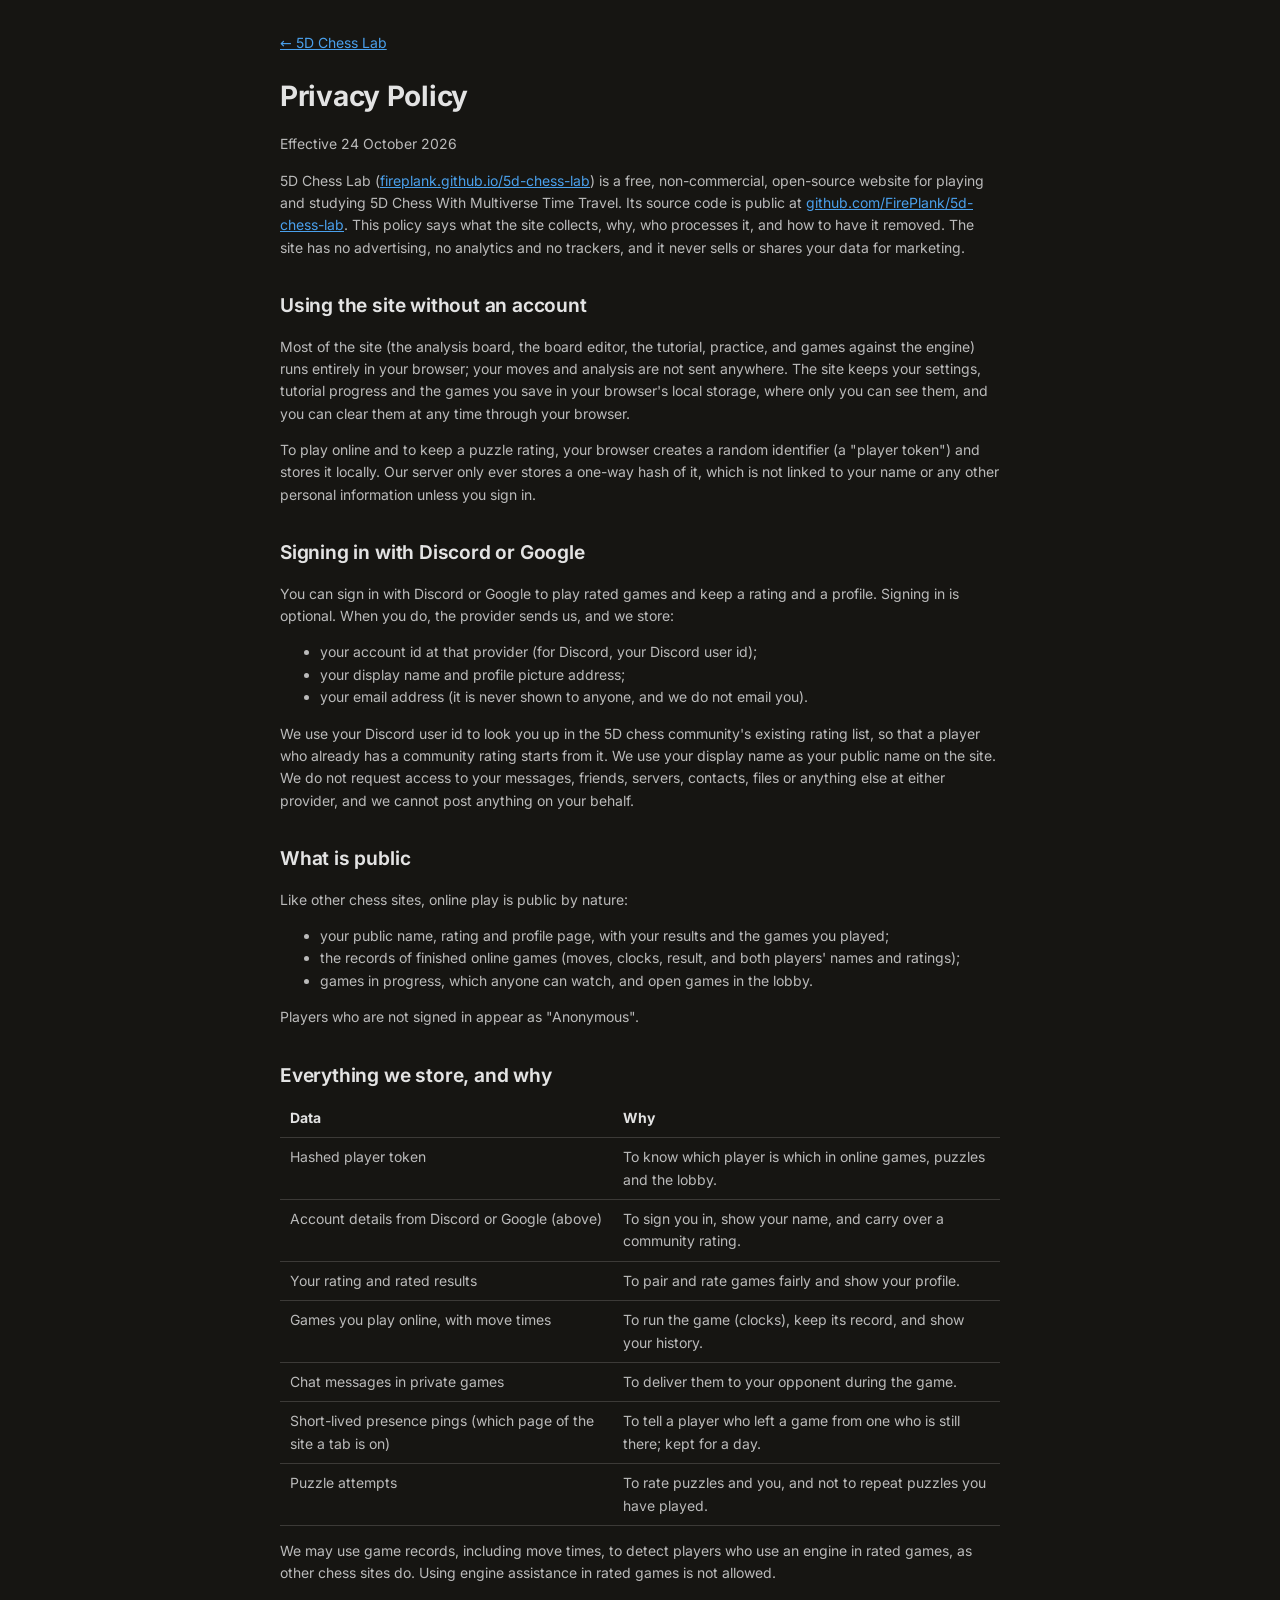
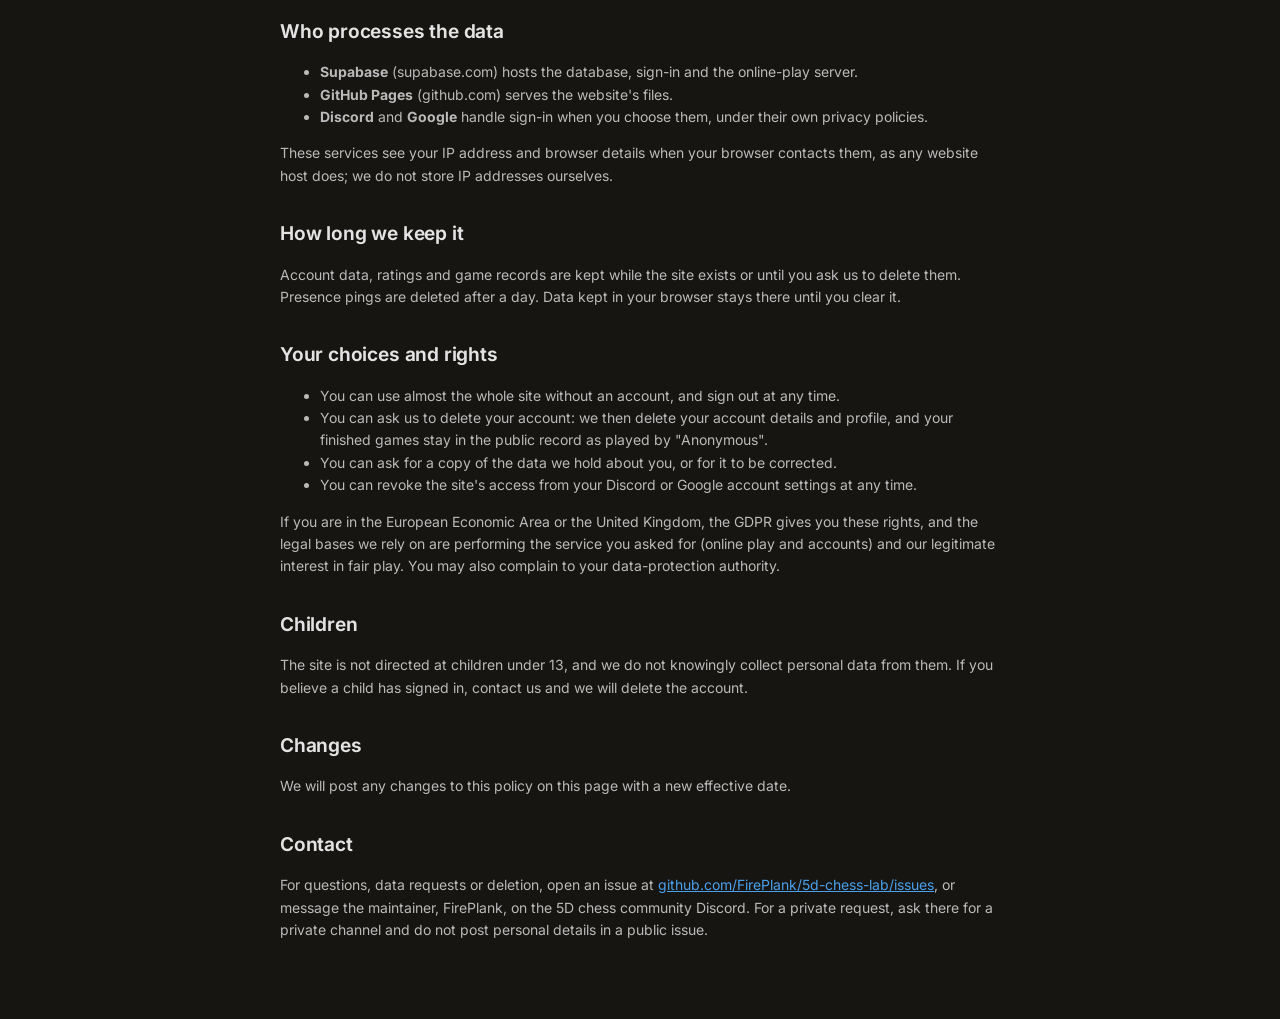
==== static/privacy.html @ 92a4e90f "Accounts (Discord, Google), rated games with lichess's Glicko-2, profiles, the community rating impo" ====
<!doctype html>
<html lang="en" data-theme="dark">
<head>
<meta charset="utf-8">
<meta name="viewport" content="width=device-width, initial-scale=1">
<title>Privacy Policy · 5D Chess Lab</title>
<meta name="description" content="What 5D Chess Lab collects, why, who processes it, and how to have it deleted.">
<link rel="icon" href="favicon.svg" type="image/svg+xml">
<script>
  // The site's saved theme (the page reads fine without it).
  try { const t = localStorage.getItem('kairos.theme'); if (t === 'light' || t === 'dark') document.documentElement.dataset.theme = t; } catch (e) {}
</script>
<link rel="stylesheet" href="css/app.css">
<style>
  body { overflow-y: auto; }
  .policy { max-width: 760px; margin: 0 auto; padding: 32px 20px 64px; line-height: 1.6; }
  .policy h1 { margin: 0 0 4px; color: var(--strong); }
  .policy h2 { margin: 32px 0 8px; font-size: 19px; color: var(--strong); }
  .policy p, .policy li { color: var(--text); }
  .policy table { width: 100%; border-collapse: collapse; margin: 8px 0; font-size: 14px; }
  .policy th, .policy td { text-align: left; vertical-align: top; padding: 8px 10px; border-bottom: 1px solid var(--border); }
  .policy th { color: var(--strong); }
  .policy .back { display: inline-block; margin-bottom: 20px; }
</style>
</head>
<body>
<main class="policy">
  <a class="back" href="./">← 5D Chess Lab</a>
  <h1>Privacy Policy</h1>
  <p class="muted">Effective 24 October 2026</p>

  <p>5D Chess Lab (<a href="https://fireplank.github.io/5d-chess-lab/">fireplank.github.io/5d-chess-lab</a>) is a free,
  non-commercial, open-source website for playing and studying 5D Chess With Multiverse Time Travel. Its source code is public at
  <a href="https://github.com/FirePlank/5d-chess-lab">github.com/FirePlank/5d-chess-lab</a>. This policy says what the site
  collects, why, who processes it, and how to have it removed. The site has no advertising, no analytics and no trackers, and
  it never sells or shares your data for marketing.</p>

  <h2>Using the site without an account</h2>
  <p>Most of the site (the analysis board, the board editor, the tutorial, practice, and games against the engine) runs
  entirely in your browser; your moves and analysis are not sent anywhere. The site keeps your settings, tutorial progress
  and the games you save in your browser's local storage, where only you can see them, and you can clear them at any time
  through your browser.</p>
  <p>To play online and to keep a puzzle rating, your browser creates a random identifier (a "player token") and stores it
  locally. Our server only ever stores a one-way hash of it, which is not linked to your name or any other personal
  information unless you sign in.</p>

  <h2>Signing in with Discord or Google</h2>
  <p>You can sign in with Discord or Google to play rated games and keep a rating and a profile. Signing in is optional.
  When you do, the provider sends us, and we store:</p>
  <ul>
    <li>your account id at that provider (for Discord, your Discord user id);</li>
    <li>your display name and profile picture address;</li>
    <li>your email address (it is never shown to anyone, and we do not email you).</li>
  </ul>
  <p>We use your Discord user id to look you up in the 5D chess community's existing rating list, so that a player who
  already has a community rating starts from it. We use your display name as your public name on the site. We do not
  request access to your messages, friends, servers, contacts, files or anything else at either provider, and we cannot post
  anything on your behalf.</p>

  <h2>What is public</h2>
  <p>Like other chess sites, online play is public by nature:</p>
  <ul>
    <li>your public name, rating and profile page, with your results and the games you played;</li>
    <li>the records of finished online games (moves, clocks, result, and both players' names and ratings);</li>
    <li>games in progress, which anyone can watch, and open games in the lobby.</li>
  </ul>
  <p>Players who are not signed in appear as "Anonymous".</p>

  <h2>Everything we store, and why</h2>
  <table>
    <thead><tr><th>Data</th><th>Why</th></tr></thead>
    <tbody>
      <tr><td>Hashed player token</td><td>To know which player is which in online games, puzzles and the lobby.</td></tr>
      <tr><td>Account details from Discord or Google (above)</td><td>To sign you in, show your name, and carry over a community rating.</td></tr>
      <tr><td>Your rating and rated results</td><td>To pair and rate games fairly and show your profile.</td></tr>
      <tr><td>Games you play online, with move times</td><td>To run the game (clocks), keep its record, and show your history.</td></tr>
      <tr><td>Chat messages in private games</td><td>To deliver them to your opponent during the game.</td></tr>
      <tr><td>Short-lived presence pings (which page of the site a tab is on)</td><td>To tell a player who left a game from one who is still there; kept for a day.</td></tr>
      <tr><td>Puzzle attempts</td><td>To rate puzzles and you, and not to repeat puzzles you have played.</td></tr>
    </tbody>
  </table>
  <p>We may use game records, including move times, to detect players who use an engine in rated games, as other chess sites
  do. Using engine assistance in rated games is not allowed.</p>

  <h2>Who processes the data</h2>
  <ul>
    <li><b>Supabase</b> (supabase.com) hosts the database, sign-in and the online-play server.</li>
    <li><b>GitHub Pages</b> (github.com) serves the website's files.</li>
    <li><b>Discord</b> and <b>Google</b> handle sign-in when you choose them, under their own privacy policies.</li>
  </ul>
  <p>These services see your IP address and browser details when your browser contacts them, as any website host does; we do
  not store IP addresses ourselves.</p>

  <h2>How long we keep it</h2>
  <p>Account data, ratings and game records are kept while the site exists or until you ask us to delete them. Presence pings
  are deleted after a day. Data kept in your browser stays there until you clear it.</p>

  <h2>Your choices and rights</h2>
  <ul>
    <li>You can use almost the whole site without an account, and sign out at any time.</li>
    <li>You can ask us to delete your account: we then delete your account details and profile, and your finished games stay
    in the public record as played by "Anonymous".</li>
    <li>You can ask for a copy of the data we hold about you, or for it to be corrected.</li>
    <li>You can revoke the site's access from your Discord or Google account settings at any time.</li>
  </ul>
  <p>If you are in the European Economic Area or the United Kingdom, the GDPR gives you these rights, and the legal bases we
  rely on are performing the service you asked for (online play and accounts) and our legitimate interest in fair play.
  You may also complain to your data-protection authority.</p>

  <h2>Children</h2>
  <p>The site is not directed at children under 13, and we do not knowingly collect personal data from them. If you believe a
  child has signed in, contact us and we will delete the account.</p>

  <h2>Changes</h2>
  <p>We will post any changes to this policy on this page with a new effective date.</p>

  <h2>Contact</h2>
  <p>For questions, data requests or deletion, open an issue at
  <a href="https://github.com/FirePlank/5d-chess-lab/issues">github.com/FirePlank/5d-chess-lab/issues</a>, or message the
  maintainer, FirePlank, on the 5D chess community Discord. For a private request, ask there for a private channel and do not
  post personal details in a public issue.</p>
</main>
</body>
</html>
---- static/css/app.css ----
/* 5D Chess Lab. A calm, flat look after lichess and infinitechess.org: warm neutral surfaces,
   one blue accent, 8 px radii, a 4/8 px spacing scale and Inter at a 14 px
   base. Light and dark come from html[data-theme]; board square colours from html[data-board].
   The canvas reads the --mv-* variables. */

@font-face {
  font-family: "Inter";
  font-style: normal;
  font-display: swap;
  font-weight: 100 900;
  src: url("../fonts/inter-latin-wght-normal.woff2") format("woff2-variations");
  unicode-range: U+0000-00FF, U+0131, U+0152-0153, U+02BB-02BC, U+02C6, U+02DA, U+02DC, U+0304, U+0308, U+0329, U+2000-206F, U+20AC, U+2122, U+2191, U+2193, U+2212, U+2215, U+FEFF, U+FFFD;
}
@font-face {
  font-family: "Inter";
  font-style: normal;
  font-display: swap;
  font-weight: 100 900;
  src: url("../fonts/inter-latin-ext-wght-normal.woff2") format("woff2-variations");
  unicode-range: U+0100-02BA, U+02BD-02C5, U+02C7-02CC, U+02CE-02D7, U+02DD-02FF, U+0304, U+0308, U+0329, U+1D00-1DBF, U+1E00-1E9F, U+1EF2-1EFF, U+2020, U+20A0-20AB, U+20AD-20C0, U+2113, U+2C60-2C7F, U+A720-A7FF;
}

:root {
  --font: "Inter", -apple-system, "Segoe UI", system-ui, Roboto, "Helvetica Neue", Arial, sans-serif;
  --mono: ui-monospace, "Cascadia Mono", "JetBrains Mono", Menlo, Consolas, monospace;
  --s1: 4px;
  --s2: 8px;
  --s3: 12px;
  --s4: 16px;
  --s5: 24px;
  --r: 8px;
  --r-sm: 6px;
  --header-h: 52px;
  --side-w: 360px;
  --row-h: 28px;
}

html[data-theme="dark"] {
  color-scheme: dark;
  --page: #161512;
  --panel: #262421;
  --inset: #302e2c;
  --zebra: #2b2926;
  --hover: rgba(255, 255, 255, .06);
  --border: #3c3a37;
  --border-strong: #55524e;
  --text: #bababa;
  --strong: #e3e3e3;
  --muted: #8a8784;
  --faint: #66625e;
  --accent: #3692e7;
  --accent-hover: #4aa0ec;
  --accent-text: #4aa0ec;
  --accent-soft: rgba(54, 146, 231, .28);
  --good: #629924;
  --bad: #cc3333;
  --warn: #c68a32;
  --shadow: 0 2px 8px rgba(0, 0, 0, .45);
  --gauge-white: #e6e6e6;
  --gauge-black: #3a3836;

  --mv-bg: #161512;
  --mv-lane: rgba(255, 255, 255, .022);
  --mv-text: #6f6b67;
  --mv-text-strong: #bababa;
  --mv-frame-w: #c9c5c0;
  --mv-frame-b: #0b0a09;
  --mv-outline: rgba(255, 255, 255, .10);
  --mv-present: rgba(54, 146, 231, .06);
  --mv-present-edge: rgba(80, 160, 235, .75);
  --mv-branch: rgba(186, 186, 186, .28);
  --mv-inactive: .45;
}

/* Light: an off-white page with white panels lifted by soft shadows (elevation is shadow, not
   tint, in light mode); near-black text; secondary text at about 5.5:1 on white; the accent, good,
   bad and warn colours all clear 4.5:1 on white and on the insets. Warm, low-chroma neutrals,
   in tune with the wooden board. */
html[data-theme="light"] {
  color-scheme: light;
  --page: #f2f1ef;
  --panel: #ffffff;
  --inset: #f5f4f2;
  --zebra: #faf9f8;
  --hover: rgba(28, 25, 23, .045);
  --border: #e3e1dd;
  --border-strong: #c9c5c0;
  --text: #33312e;
  --strong: #161514;
  --muted: #6b6762;
  --faint: #a19c96;
  --accent: #1a6fc2;
  --accent-hover: #155ea6;
  --accent-text: #1a6fc2;
  --accent-soft: rgba(26, 111, 194, .12);
  --good: #3d7a0e;
  --bad: #c42b2b;
  --warn: #9a6512;
  --shadow: 0 1px 2px rgba(28, 25, 23, .06), 0 4px 14px rgba(28, 25, 23, .08);
  --gauge-white: #ffffff;
  --gauge-black: #3a3734;

  --mv-bg: #e8e6e2;
  --mv-lane: rgba(28, 25, 23, .025);
  --mv-text: #8c8781;
  --mv-text-strong: #33312e;
  --mv-frame-w: #ffffff;
  --mv-frame-b: #2b2826;
  --mv-outline: rgba(28, 25, 23, .14);
  --mv-present: rgba(26, 111, 194, .08);
  --mv-present-edge: rgba(26, 111, 194, .7);
  --mv-branch: rgba(60, 56, 52, .25);
  --mv-inactive: .5;
}

/* Board squares (lichess themes) and highlights. */
html { --sq-light: #f0d9b5; --sq-dark: #b58863; }
html[data-board="blue"] { --sq-light: #dee3e6; --sq-dark: #8ca2ad; }
html[data-board="green"] { --sq-light: #ffffdd; --sq-dark: #86a666; }
html {
  --hl-last: rgba(155, 199, 0, .41);
  --hl-select: rgba(20, 85, 30, .5);
  --hl-target: rgba(20, 85, 30, .45);
  --hl-draft: rgba(54, 146, 231, .45);
  --hl-peek: rgba(200, 70, 40, .5);
  --hl-peek-select: rgba(200, 70, 40, .38);
  --hl-check: #e22;
  --ar-move: rgba(21, 120, 27, .78);
  --ar-check: rgba(170, 30, 30, .82);
  --ar-pv: rgba(0, 48, 136, .7);
  --ar-draft: rgba(54, 146, 231, .8);
}
html[data-theme="dark"] { --ar-pv: rgba(70, 130, 220, .8); }

* { box-sizing: border-box; }
html, body { height: 100%; }
body {
  margin: 0;
  font: 14px/1.5 var(--font);
  font-feature-settings: "cv11", "ss01";
  color: var(--text);
  background: var(--page);
  -webkit-font-smoothing: antialiased;
  overflow: hidden;
}
button, input, select, textarea { font: inherit; color: inherit; }
button { cursor: pointer; }
a { color: var(--accent-text); }
.clock, .fg-clock, .og-clock, output, .num { font-variant-numeric: tabular-nums; }
code, kbd { font-family: var(--mono); font-size: .9em; }
kbd { padding: 0 5px; border: 1px solid var(--border-strong); border-bottom-width: 2px; border-radius: var(--r-sm); background: var(--inset); color: var(--strong); }
h1, h2, h3 { letter-spacing: -.01em; }
h2 { font-weight: 650; }
svg { width: 18px; height: 18px; flex: none; }
.hidden { display: none !important; }
.muted { color: var(--muted); }
.fine { font-size: 12px; color: var(--muted); margin: var(--s2) 0 0; text-align: center; }
.row { display: flex; align-items: center; gap: var(--s2); flex-wrap: wrap; }
.grow { flex: 1; }
:focus-visible { outline: 2px solid var(--accent); outline-offset: 1px; }
* { scrollbar-width: thin; scrollbar-color: var(--border-strong) transparent; }

/* ------------------------------------------------------------ header */
.site-header {
  position: relative; z-index: 100;
  height: var(--header-h);
  display: flex; align-items: center; gap: var(--s4);
  padding: 0 var(--s3) 0 var(--s4);
  background: var(--panel);
  border-bottom: 1px solid var(--border);
}
.site-logo { font-weight: 700; color: var(--strong); text-decoration: none; letter-spacing: -.02em; }
.build { font: 11px/1 ui-monospace, SFMono-Regular, Menlo, Consolas, monospace; color: var(--muted); text-decoration: none; margin-left: 10px; padding: 3px 6px; border-radius: 6px; border: 1px solid var(--border, currentColor); opacity: .75; align-self: center; }
.build:hover { opacity: 1; }
.site-logo { display: inline-flex; align-items: center; gap: 7px; white-space: nowrap; }
/* The "5D" in the logo: the header's strong silver, a touch bolder than the name (as
   infinitechess.org's omega beside its wordmark). */
.site-logo .logo-5d { font-size: 19px; font-weight: 900; letter-spacing: -.03em; color: var(--strong); }
.site-logo .logo-name { font-size: 18px; font-weight: 650; letter-spacing: -.02em; }
.site-nav { display: flex; height: 100%; }
/* Sections in two groups (Learn, Tools), each a dropdown that opens on hover or focus. */
.nav-group { position: relative; display: flex; }
.nav-top, .nav-link {
  display: flex; align-items: center; gap: 4px; padding: 0 var(--s3); border: 0; background: none; cursor: default;
  color: var(--muted); font: inherit; font-weight: 550; font-size: 14px; text-decoration: none;
  border-bottom: 2px solid transparent; border-top: 2px solid transparent;
}
.nav-link { cursor: pointer; }
.nav-caret { width: 14px; height: 14px; opacity: .7; }
.nav-link:hover, .nav-group:hover .nav-top, .nav-group:has(:focus-visible) .nav-top { color: var(--strong); }
.nav-link.on, .nav-group.on .nav-top { color: var(--strong); border-bottom-color: var(--accent); }
.nav-drop {
  position: absolute; top: calc(100% - 4px); left: 4px; min-width: 190px; z-index: 120;
  display: flex; flex-direction: column; padding: 6px;
  background: var(--panel); border: 1px solid var(--border);
  border-radius: var(--r); box-shadow: var(--shadow);
  opacity: 0; transform: translateY(-4px); pointer-events: none; transition: opacity .12s, transform .12s;
}
/* Open while hovered, or while the keyboard is in it (a mouse click leaves no focus ring, so it
   closes as the pointer leaves). */
.nav-group:hover .nav-drop, .nav-group:has(:focus-visible) .nav-drop { opacity: 1; transform: none; pointer-events: auto; }
.nav-drop a { padding: 8px 12px; border-radius: var(--r-sm); white-space: nowrap; color: var(--text); text-decoration: none; font-size: 14px; }
.nav-drop a:hover { background: var(--hover); color: var(--strong); }
.nav-drop a.on { color: var(--strong); background: var(--accent-soft); }
.site-actions { margin-left: auto; display: flex; gap: 2px; }
html[data-theme="light"] .only-dark, html[data-theme="dark"] .only-light { display: none; }

.icon-btn {
  width: 34px; height: 34px; display: inline-grid; place-items: center;
  border: 0; border-radius: var(--r); background: none; color: var(--muted);
}
.icon-btn:hover { color: var(--strong); background: var(--hover); }
.icon-btn.sm { width: 28px; height: 28px; }
.icon-btn.sm svg { width: 16px; height: 16px; }

/* ------------------------------------------------------------ controls */
.btn {
  display: inline-flex; align-items: center; justify-content: center; gap: var(--s1);
  height: 32px; padding: 0 var(--s3); border-radius: var(--r-sm);
  border: 1px solid var(--border-strong); background: var(--inset); color: var(--strong);
  font-weight: 600; font-size: 13px; white-space: nowrap;
}
.btn:hover { background: var(--hover); border-color: var(--faint); }
.btn:disabled { opacity: .5; cursor: default; }
.btn.primary { background: var(--accent); border-color: var(--accent); color: #fff; }
.btn.primary:hover:not(:disabled) { background: var(--accent-hover); }
.btn.primary.danger { background: var(--bad); border-color: var(--bad); }
.btn.sm { height: 28px; padding: 0 var(--s2); font-size: 12.5px; }
.btn.block { width: 100%; height: 40px; font-size: 14px; }
.input, select, textarea {
  height: 32px; padding: 0 var(--s2); border-radius: var(--r-sm);
  border: 1px solid var(--border); background: var(--inset); color: var(--strong); outline: none;
}
select { padding-right: var(--s1); }
.input.sm, select { height: 30px; font-size: 13px; }
.input.num { width: 104px; }
.input:focus, select:focus, textarea:focus { border-color: var(--accent); }
textarea { width: 100%; height: 180px; padding: var(--s2); font: 12.5px/1.5 var(--mono); resize: vertical; }
.field { display: flex; flex-direction: column; gap: var(--s1); margin-bottom: var(--s3); }
.field > span { font-size: 12px; color: var(--muted); font-weight: 600; }
.field.book-row { flex-direction: row; align-items: center; gap: var(--s2); }
.field-heading { position: relative; display: flex; align-items: center; gap: 6px; font-size: 12px; font-weight: 600; color: var(--muted); }
.field-help { display: inline-flex; }
.help-dot { display: grid; place-items: center; width: 16px; height: 16px; padding: 0; border: 1px solid var(--border-strong); border-radius: 50%; background: none; color: var(--muted); font-size: 11px; line-height: 1; cursor: help; }
.help-dot:hover, .help-dot:focus-visible { color: var(--strong); border-color: var(--text); }
.help-tip { position: absolute; top: calc(100% + 8px); left: 0; z-index: 30; width: 280px; max-width: 100%; padding: 10px 12px; border: 1px solid var(--border-strong); border-radius: var(--r); background: var(--panel); box-shadow: var(--shadow); color: var(--text); font-size: 12px; font-weight: 400; line-height: 1.5; opacity: 0; visibility: hidden; pointer-events: none; }
.field-help:hover .help-tip, .field-help:focus-within .help-tip { opacity: 1; visibility: visible; }
.book-hint { display: flex; flex-wrap: wrap; align-items: baseline; gap: 4px 10px; padding: 6px 10px; border-top: 1px solid var(--border); font-size: 13px; }
.book-hint .book-label { font-size: 12px; color: var(--muted); font-weight: 600; }
.book-hint .book-move { cursor: pointer; }
.book-hint .book-move:hover { text-decoration: underline; }
.book-hint .book-move.know { color: var(--muted); text-decoration: line-through; }
.opening-label { display: flex; align-items: flex-start; gap: 8px; flex: 0 0 auto; padding: 9px 12px; border-bottom: 1px solid var(--border); color: var(--strong); font-size: 13px; line-height: 1.5; }
.opening-label svg { width: 16px; height: 16px; flex: 0 0 16px; margin-top: 2px; }
.opening-title { font-weight: 600; overflow-wrap: anywhere; }
.variant-cell .opening-name { display: block; margin-top: 4px; max-width: 260px; color: var(--muted); font-size: 12px; white-space: normal; }
.error { color: var(--bad); background: color-mix(in srgb, var(--bad) 10%, transparent); padding: var(--s2); border-radius: var(--r-sm); font-size: 13px; white-space: pre-wrap; margin-top: var(--s2); }
.seg { display: inline-flex; border: 1px solid var(--border); border-radius: var(--r-sm); overflow: hidden; margin-bottom: var(--s2); }
.seg button { border: 0; background: var(--inset); padding: var(--s1) var(--s3); font-weight: 600; font-size: 13px; color: var(--muted); }
.seg button + button { border-left: 1px solid var(--border); }
.seg button.on { background: var(--accent); color: #fff; }

.switch { position: relative; width: 34px; height: 18px; flex: none; }
.switch input { position: absolute; opacity: 0; inset: 0; margin: 0; cursor: pointer; }
.switch span { position: absolute; inset: 0; border-radius: 9px; background: var(--border-strong); transition: background .15s; pointer-events: none; }
.switch span::before { content: ""; position: absolute; width: 14px; height: 14px; left: 2px; top: 2px; border-radius: 50%; background: #fff; transition: transform .15s; }
.switch input:checked + span { background: var(--accent); }
.switch input:checked + span::before { transform: translateX(16px); }
.switch input:focus-visible + span { outline: 2px solid var(--accent); outline-offset: 1px; }

.panel { background: var(--panel); border-radius: var(--r); box-shadow: 0 1px 2px rgba(0, 0, 0, .18); }
.panel-title { font-size: 15px; margin: 0 0 var(--s3); color: var(--strong); }

/* ------------------------------------------------------------ workspace */
#app { height: calc(100% - var(--header-h)); }
/* Hidden until the page the address names is shown (index.html, page.js): no flash of another page. */
html[data-boot] #app { visibility: hidden; }
.workspace { display: flex; height: 100%; gap: 0; }
.board-area { position: relative; flex: 1; min-width: 0; background: var(--mv-bg); overflow: hidden; }
#board { display: block; width: 100%; height: 100%; touch-action: none; outline: none; cursor: grab; }
#board.dragging { cursor: grabbing; }
#board.pointing { cursor: pointer; }

.eval-gauge { position: relative; flex: 0 0 12px; background: var(--gauge-white); overflow: hidden; border-left: 1px solid var(--border); }
.gauge-black { position: absolute; left: 0; right: 0; top: 0; height: 50%; background: var(--gauge-black); transition: height .4s ease; }
.gauge-tick { position: absolute; left: 0; right: 0; height: 1px; background: rgba(128, 128, 128, .45); }
.gauge-tick.zero { height: 2px; margin-top: -1px; background: var(--warn); opacity: .8; }
.eval-gauge.flipped { transform: rotate(180deg); }

.side {
  width: var(--side-w); flex: none; min-height: 0; overflow-y: auto;
  background: var(--page); padding: var(--s2);
}
.side-view { display: flex; flex-direction: column; gap: var(--s2); height: 100%; }
.side-view > * { flex: none; }

.board-tools {
  position: absolute; right: var(--s2); top: var(--s2); display: flex; flex-direction: column;
  background: var(--panel); border-radius: var(--r); box-shadow: var(--shadow); overflow: hidden;
}
.tool { width: 32px; height: 32px; border: 0; background: none; display: grid; place-items: center; color: var(--muted); }
.tool svg { width: 17px; height: 17px; }
.tool:hover { color: var(--strong); background: var(--hover); }
.tool.on { color: var(--accent); }

.coord-chip {
  position: absolute; right: 52px; bottom: var(--s2); padding: 1px var(--s2); border-radius: var(--r-sm);
  font-size: 12px; background: var(--panel); color: var(--muted); pointer-events: none; font-variant-numeric: tabular-nums;
}
.coord-chip:empty { display: none; }

.draft-bar {
  position: absolute; left: 50%; bottom: var(--s3); transform: translateX(-50%);
  display: flex; flex-wrap: wrap; align-items: center; gap: var(--s1) var(--s3); max-width: min(720px, calc(100% - 2 * var(--s3)));
  padding: var(--s2) var(--s2) var(--s2) var(--s3); border-radius: var(--r);
  background: var(--panel); border: 1px solid var(--border); box-shadow: var(--shadow);
}
.draft-moves { display: flex; flex-wrap: wrap; gap: var(--s1); font-size: 13px; color: var(--strong); }
.draft-moves .chip { padding: 1px 6px; border-radius: var(--r-sm); background: var(--inset); }
.draft-actions { display: flex; gap: var(--s1); margin-left: auto; }
.draft-hint { flex-basis: 100%; font-size: 12px; color: var(--muted); }
.draft-hint:empty { display: none; }
.draft-hint.bad { color: var(--bad); }

.toast-host { position: absolute; left: 50%; top: var(--s3); transform: translateX(-50%); display: flex; flex-direction: column; gap: var(--s1); align-items: center; pointer-events: none; z-index: 10; }
.toast { padding: 6px var(--s3); border-radius: var(--r); background: var(--panel); color: var(--strong); font-size: 13px; box-shadow: var(--shadow); border: 1px solid var(--border); max-width: 520px; }
.toast.err { border-color: var(--bad); color: var(--bad); }

/* ------------------------------------------------------------ analysis panel */
.game-info { padding: var(--s2) var(--s3); }
.players { display: grid; grid-template-columns: 1fr auto 1fr; align-items: center; gap: var(--s2); color: var(--strong); font-weight: 600; }
.player { display: flex; align-items: center; gap: 6px; min-width: 0; }
.player > span { overflow: hidden; text-overflow: ellipsis; white-space: nowrap; }
.player.right { justify-content: flex-end; }
.side-dot { width: 10px; height: 10px; border-radius: 50%; flex: none; border: 1px solid var(--border-strong); }
.side-dot.white { background: #fff; }
.side-dot.black { background: #222; }
.result { font-weight: 700; font-variant-numeric: tabular-nums; color: var(--strong); }
.game-meta { margin-top: var(--s1); font-size: 12.5px; color: var(--muted); display: flex; flex-wrap: wrap; gap: 0 var(--s2); }
.game-meta:empty { display: none; }
.game-meta .sep::before { content: "·"; margin-right: var(--s2); color: var(--faint); }
.game-meta button { border: 0; background: none; padding: 0; color: var(--accent); font-size: inherit; }
.game-meta button:hover { text-decoration: underline; }
.status-line { margin-top: var(--s1); font-size: 13px; color: var(--text); }
.status-line:empty { display: none; }
.tl-line { display: flex; flex-wrap: wrap; gap: 0 var(--s2); margin-top: 2px; font-size: 12.5px; color: var(--muted); }
.tl-line:empty { display: none; }
.tl-line b { color: var(--text); font-weight: 600; }
.play-tl { margin: 0; padding: var(--s1) var(--s3); border-bottom: 1px solid var(--border); }
.status-line.check { color: var(--bad); }
.status-line.over { color: var(--strong); font-weight: 600; }

.ceval { overflow: hidden; }
.ceval-progress { height: 2px; background: transparent; }
.ceval-progress div { height: 100%; width: 0; background: var(--good); transition: width .3s; }
.ceval-head { display: flex; align-items: center; gap: var(--s2); padding: 6px var(--s2) 6px var(--s3); background: var(--inset); }
.ceval-eval { min-width: 64px; font-size: 20px; font-weight: 700; color: var(--strong); text-align: center; font-variant-numeric: tabular-nums; }
.ceval-info { flex: 1; min-width: 0; line-height: 1.3; }
.ceval-name { font-size: 13px; font-weight: 600; color: var(--strong); }
.ceval-name span { font-weight: 400; color: var(--muted); }
.ceval-stats { font-size: 12px; color: var(--muted); white-space: nowrap; overflow: hidden; text-overflow: ellipsis; }
.ceval-lines:empty { display: none; }
.ceval-settings { padding: var(--s2) var(--s3); border-top: 1px solid var(--border); display: grid; gap: var(--s2); background: var(--panel); }
.setting { display: grid; grid-template-columns: 72px 1fr 44px; align-items: center; gap: var(--s2); font-size: 13px; }
.setting > span { color: var(--muted); font-weight: 600; font-size: 12px; }
.setting select { grid-column: 2 / 4; }
.setting input[type="range"] { width: 100%; accent-color: var(--accent); }
.setting output { text-align: right; font-weight: 600; color: var(--strong); font-variant-numeric: tabular-nums; }
.setting-note { margin: 0; font-size: 12px; color: var(--muted); }
.setting-note:empty { display: none; }
#engine-settings-btn[aria-expanded="true"] { color: var(--accent); }
.engine-line { position: relative; display: flex; gap: var(--s2); padding: 5px 26px 5px var(--s3); font-size: 13px; line-height: 1.4; border-top: 1px solid var(--border); }
.line-eval { flex: none; min-width: 44px; font-weight: 700; color: var(--strong); font-variant-numeric: tabular-nums; }
.line-moves { display: flex; flex-wrap: wrap; gap: 0 3px; min-width: 0; color: var(--text); }
/* Collapsed (the default): the line on one row, fading out at its end; the toggle at the right
   end shows it whole (as on lichess). */
.engine-line.collapsed .line-moves { flex-wrap: nowrap; overflow: hidden; white-space: nowrap; -webkit-mask-image: linear-gradient(to right, #000 calc(100% - 28px), transparent); mask-image: linear-gradient(to right, #000 calc(100% - 28px), transparent); }
.engine-line.collapsed .line-move { flex: none; }
.engine-line.collapsed.fits .line-moves { -webkit-mask-image: none; mask-image: none; }
.engine-line.collapsed.fits .line-toggle { visibility: hidden; }
.line-toggle { position: absolute; top: 0; right: 0; width: 24px; height: 100%; max-height: 30px; padding: 0; border: 0; background: none; color: var(--muted); font-size: 11px; cursor: pointer; }
.line-toggle::before { content: "▲"; }
.engine-line.collapsed .line-toggle::before { content: "▼"; }
.line-toggle:hover { background: var(--accent-soft); color: var(--strong); }
.line-move { padding: 0 3px; border-radius: var(--r-sm); cursor: pointer; }
.line-move:hover { background: var(--accent-soft); color: var(--strong); }
.line-move .num { color: var(--muted); margin-right: 2px; }

.moves-panel { flex: 1 1 0; min-height: 220px; display: flex; flex-direction: column; overflow: hidden; }
.moves { flex: 1; overflow-y: auto; outline: none; font-size: 13.5px; min-height: 0; }
.mv-row { display: grid; grid-template-columns: 40px 1fr 1fr; }
.mv-num { display: flex; align-items: flex-start; justify-content: center; padding-top: 5px; background: var(--inset); color: var(--muted); font-size: 12.5px; font-variant-numeric: tabular-nums; border-right: 1px solid var(--border); }
.mv { position: relative; display: flex; align-items: baseline; gap: var(--s1); min-height: var(--row-h); padding: 4px var(--s2); cursor: pointer; color: var(--text); word-break: break-word; line-height: 1.4; }
.mv:hover { background: var(--hover); color: var(--strong); }
.mv.cur { background: var(--accent-soft); color: var(--strong); font-weight: 600; }
.mv.book { color: var(--muted); }
.mv-book { flex: none; width: 14px; height: 14px; align-self: center; }
.mv.empty { cursor: default; color: var(--faint); }
.mv.empty:hover { background: none; }
.mv-eval { margin-left: auto; flex: none; font-size: 11.5px; color: var(--muted); font-weight: 400; font-variant-numeric: tabular-nums; }
.mv-comment { grid-column: 1 / 4; font-size: 12.5px; color: var(--muted); padding: var(--s1) var(--s3); background: var(--zebra); }
.variation { grid-column: 1 / 4; padding: var(--s1) var(--s3) var(--s1) 48px; font-size: 12.5px; color: var(--muted); background: var(--zebra); display: flex; flex-wrap: wrap; gap: 0 var(--s1); border-top: 1px solid var(--border); border-bottom: 1px solid var(--border); }
.variation .vmv { cursor: pointer; padding: 0 2px; border-radius: var(--r-sm); }
.variation .vmv:hover { color: var(--strong); background: var(--hover); }
.variation .vmv.cur { background: var(--accent-soft); color: var(--strong); }
.moves-empty { padding: var(--s3); color: var(--muted); font-size: 13px; }
.graph-wrap { height: 72px; border-top: 1px solid var(--border); flex: none; }
#graph { width: 100%; height: 100%; display: block; cursor: pointer; }
.controls { display: flex; border-top: 1px solid var(--border); flex: none; }
.ctrl { flex: 1; height: 38px; border: 0; background: none; display: grid; place-items: center; color: var(--text); }
.ctrl svg { width: 20px; height: 20px; }
.ctrl:hover:not(:disabled) { background: var(--hover); color: var(--strong); }
.ctrl:disabled { color: var(--faint); cursor: default; }
.ctrl .when-playing, .ctrl.playing .when-paused { display: none; }
.ctrl.playing .when-playing { display: block; }
.side-links { display: flex; gap: var(--s1); flex-wrap: wrap; }
.link-btn { display: inline-flex; align-items: center; gap: 6px; border: 0; background: none; padding: var(--s1) var(--s2); border-radius: var(--r-sm); color: var(--muted); font-size: 13px; }
.link-btn svg { width: 15px; height: 15px; }
.link-btn:hover { color: var(--strong); background: var(--hover); }
.side-links .continue-btn { color: var(--accent); margin-right: auto; }
.analysis-actions { position: relative; }
.analysis-actions summary { list-style: none; cursor: pointer; }
.analysis-actions summary::-webkit-details-marker { display: none; }
.analysis-actions summary span { font-size: 18px; line-height: 1; }
.analysis-actions[open] summary { color: var(--strong); background: var(--hover); }
.analysis-actions-list { position: absolute; right: 0; bottom: calc(100% + 8px); z-index: 20; min-width: 180px; padding: 5px; border: 1px solid var(--border-strong); border-radius: var(--r-sm); background: var(--panel); box-shadow: var(--shadow); }
.analysis-actions-list .link-btn { width: 100%; padding: 10px 12px; white-space: nowrap; }
/* Variant picker (as infinitechess.org's analysis sidebar): a button showing the variant;
   it opens the groups, and a group its variants. */
.variant-setup { display: flex; flex-direction: column; gap: 6px; padding: var(--s2) 10px; overflow: visible; position: relative; z-index: 5; }
.model-label { font-size: 11px; font-weight: 600; color: var(--muted); letter-spacing: .06em; text-transform: uppercase; text-align: center; }
.variant-selector { position: relative; }
.variant-display { display: flex; align-items: center; gap: 10px; width: 100%; padding: 9px 12px; background: var(--inset); border: 1px solid var(--border); border-radius: 6px; box-shadow: inset 0 1px 0 rgba(255, 255, 255, .04); color: var(--strong); font-size: 14px; cursor: pointer; text-align: left; }
.variant-display:hover { border-color: var(--border-strong); }
.variant-display.open { border-color: var(--text); }
.variant-display .variant-name { flex: 1; min-width: 0; overflow: hidden; text-overflow: ellipsis; white-space: nowrap; }
.selector-arrow { width: 15px; height: 15px; flex: none; color: var(--muted); transition: transform .15s; }
.variant-display.open .selector-arrow { transform: rotate(180deg); }
.variant-dropdown { position: absolute; top: calc(100% + 4px); left: 0; right: 0; z-index: 20; display: none; max-height: min(420px, 60vh); overflow-y: auto; background: var(--panel); border: 1px solid var(--border-strong); border-radius: 6px; box-shadow: var(--shadow); }
.variant-dropdown.open { display: block; }
.variant-group-item, .variant-list-back, .variant-item { display: flex; align-items: center; gap: 10px; width: 100%; padding: 9px 12px; border: 0; background: none; font-size: 14px; text-align: left; cursor: pointer; color: var(--strong); }
.variant-group-item + .variant-group-item, .variant-item + .variant-item { border-top: 1px solid var(--border); }
.variant-group-item:hover, .variant-list-back:hover, .variant-item:hover { background: var(--inset); }
.variant-item.on, .variant-group-item.on .group-name { color: var(--accent); font-weight: 600; }
.variant-list-back { border-bottom: 1px solid var(--border-strong); position: sticky; top: 0; background: var(--panel); }
.group-name { flex: none; min-width: 92px; color: var(--strong); }
.group-desc { flex: 1; min-width: 0; color: var(--muted); font-size: 12.5px; }
.group-arrow, .back-arrow { width: 14px; height: 14px; flex: none; color: var(--muted); }

/* ------------------------------------------------------------ play panel */
.play-setup { padding: var(--s4); }
.busy { margin-bottom: var(--s4); padding-bottom: var(--s4); border-bottom: 1px solid var(--border); }
.busy-title { font-weight: 600; color: var(--warn); }
.busy p { margin: var(--s1) 0 var(--s3); font-size: 13px; }
.color-pick { display: flex; gap: var(--s2); }
.color-pick button { flex: 1; height: 52px; display: grid; place-items: center; grid-auto-flow: column; border: 1px solid var(--border); border-radius: var(--r); background: var(--inset); padding: 0; }
.color-pick button img { width: 38px; height: 38px; }
.color-pick button img.half { width: 28px; height: 28px; }
.color-pick button:hover { border-color: var(--border-strong); }
.color-pick button.on { border-color: var(--accent); background: var(--accent-soft); }
.tc-grid { display: grid; grid-template-columns: repeat(3, 1fr); gap: var(--s1); }
.tc-grid button { height: 40px; border: 1px solid var(--border); border-radius: var(--r); background: var(--inset); color: var(--text); font-size: 15px; font-weight: 600; }
.tc-grid button:hover { border-color: var(--border-strong); color: var(--strong); }
.tc-grid button.on { border-color: var(--accent); background: var(--accent-soft); color: var(--strong); }
.tc-grid button { display: flex; flex-direction: column; align-items: center; justify-content: center; gap: 1px; height: 48px; line-height: 1.15; }
.tc-grid button small { font-size: 11px; font-weight: 500; color: var(--muted); }
.tc-grid button.on small { color: var(--text); }
.tc-custom { display: grid; grid-template-columns: 1fr 1fr; gap: var(--s2); margin-top: var(--s2); }
.tc-custom label { display: flex; flex-direction: column; gap: 3px; font-size: 12px; color: var(--muted); font-weight: 600; }
.tc-custom .input { width: 100%; }
.tc-desc { margin: var(--s2) 0 0; font-size: 12.5px; color: var(--muted); }
.tc-desc:empty { display: none; }
.skill-field { border: 0; padding: 0; margin: 0 0 var(--s4); min-width: 0; }
.skill-field legend { padding: 0; margin-bottom: var(--s1); font-size: 12px; font-weight: 600; color: var(--muted); }
.skill-pick { display: grid; grid-template-columns: repeat(8, minmax(0, 1fr)); gap: 4px; }
.skill-pick label { position: relative; cursor: pointer; }
.skill-pick input { position: absolute; opacity: 0; width: 100%; height: 100%; margin: 0; cursor: pointer; }
.skill-pick span { display: grid; place-items: center; height: 36px; border: 1px solid var(--border); border-radius: var(--r); background: var(--inset); color: var(--text); font-size: 14px; font-weight: 600; }
.skill-pick label:hover span { border-color: var(--border-strong); color: var(--strong); }
.skill-pick input:checked + span { border-color: var(--accent); background: var(--accent-soft); color: var(--strong); }
.skill-pick input:focus-visible + span { outline: 2px solid var(--accent); outline-offset: 2px; }
.clock-delay { margin-left: auto; font-size: 13px; font-weight: 600; color: var(--good); font-variant-numeric: tabular-nums; white-space: nowrap; }
.clock-delay:empty { display: none; }
.player-bar.delaying .clock { background: color-mix(in srgb, var(--accent) 35%, var(--inset)); color: var(--strong); }

.play-live { display: flex; flex-direction: column; overflow: hidden; flex: 1 1 0; min-height: 320px; }
.player-bar { display: flex; align-items: center; justify-content: space-between; gap: var(--s2); padding: 0 0 0 var(--s3); min-height: 48px; background: var(--inset); }
.pname { font-weight: 600; color: var(--strong); overflow: hidden; text-overflow: ellipsis; white-space: nowrap; }
.clock { min-width: 112px; align-self: stretch; display: flex; align-items: center; justify-content: flex-end; padding: 0 var(--s3); font-size: 28px; font-weight: 600; font-variant-numeric: tabular-nums; color: var(--muted); }
.player-bar.running .clock { background: var(--accent); color: #fff; }
.player-bar.running.low .clock { background: var(--bad); }
.player-bar.low .clock { color: var(--bad); }
.player-bar.running.low .clock { color: #fff; }
.play-status { padding: var(--s2) var(--s3) 0; font-weight: 600; color: var(--strong); }
.play-status.yours { color: var(--good); }
.play-moves { flex: 1; min-height: 120px; }
.thinking { padding: var(--s1) var(--s3); font-size: 12px; line-height: 1.4; color: var(--muted); min-height: 24px; overflow-wrap: anywhere; border-top: 1px solid var(--border); }
.play-actions { display: flex; border-top: 1px solid var(--border); }
.ctrl-text { flex: 1; display: inline-flex; align-items: center; justify-content: center; gap: 6px; height: 38px; border: 0; background: none; color: var(--text); font-size: 13px; font-weight: 600; }
.ctrl-text svg { width: 16px; height: 16px; }
.ctrl-text:hover { background: var(--hover); color: var(--strong); }
#play-resign:hover { color: var(--bad); }
.spectators { font-size: 12px; color: var(--muted); padding: var(--s1) var(--s3); }
.spectators:empty { display: none; }

/* ------------------------------------------------------------ game browser */
.browser { display: grid; grid-template-columns: minmax(0, 1fr); gap: var(--s2); height: 100%; padding: 0 var(--s2) var(--s2); }
.games-note { margin: 0 0 var(--s2); font-size: 12.5px; color: var(--muted); }
.games .res.win { color: var(--good); }
.games .res.loss { color: var(--bad); }
.games .side-cell { white-space: nowrap; }
.games .del { width: 1%; text-align: right; }
.games .del button { border: 0; background: none; color: var(--muted); font-size: 16px; line-height: 1; padding: 2px 6px; border-radius: var(--r-sm); cursor: pointer; }
.games .del button:hover { color: var(--bad); background: var(--hover); }
.btn.danger:not(.primary) { color: var(--bad); }
.games .kind { display: inline-block; margin-right: 6px; padding: 0 5px; border-radius: 3px; font-size: 10.5px; font-weight: 600; text-transform: uppercase; letter-spacing: .03em; vertical-align: 1px; }
.games .kind.played { background: color-mix(in srgb, var(--good) 22%, transparent); color: var(--strong); }
.games .kind.saved { background: color-mix(in srgb, var(--accent) 22%, transparent); color: var(--strong); }
.games .kind.online { background: color-mix(in srgb, var(--warn) 26%, transparent); color: var(--strong); }
.games .name-cell { white-space: normal; min-width: 160px; color: var(--strong); }
.games .notes { display: block; font-size: 11.5px; color: var(--muted); max-width: 320px; overflow: hidden; text-overflow: ellipsis; white-space: nowrap; }
.games .date-cell, .games .engine-cell { color: var(--muted); }
.field-row { display: grid; grid-template-columns: 1fr 1fr; gap: var(--s2); }
.game-meta .game-name { flex-basis: 100%; font-weight: 600; color: var(--strong); }
.games-panel { padding: var(--s3); min-height: 0; min-width: 0; display: flex; flex-direction: column; }
.games-head { display: flex; flex-wrap: wrap; gap: var(--s2); align-items: center; justify-content: space-between; margin-bottom: var(--s2); }
.games-head .panel-title { margin: 0; }
.filters { display: flex; flex-wrap: wrap; gap: var(--s1); }
.table-wrap { flex: 1; overflow: auto; }
table.games { width: 100%; border-collapse: collapse; font-size: 13px; }
.games th { white-space: nowrap; position: sticky; top: 0; background: var(--panel); text-align: left; font-weight: 600; font-size: 12px; color: var(--muted); padding: 6px var(--s2); border-bottom: 1px solid var(--border); }
.games td { padding: 6px var(--s2); white-space: nowrap; }
.games tbody tr:nth-child(even) { background: var(--zebra); }
.games tbody tr { cursor: pointer; }
.games tbody tr:hover { background: var(--accent-soft); color: var(--strong); }
.games .num { text-align: right; font-variant-numeric: tabular-nums; }
.games .center { text-align: center; }
.games .res { font-weight: 700; color: var(--strong); text-align: center; font-variant-numeric: tabular-nums; }
.games .reason { color: var(--muted); max-width: 280px; overflow: hidden; text-overflow: ellipsis; }
.empty-state { padding: var(--s5) var(--s4); text-align: center; color: var(--muted); }

/* ------------------------------------------------------------ dialogs */
.modal { border: 1px solid var(--border); padding: 0; border-radius: var(--r); background: var(--panel); color: var(--text); box-shadow: 0 8px 30px rgba(0, 0, 0, .45); width: min(620px, calc(100vw - 2 * var(--s3))); }
.modal::backdrop { background: rgba(0, 0, 0, .55); }
.modal-body { padding: var(--s4) var(--s4) var(--s3); }
.modal h2 { margin: 0 0 var(--s2); font-size: 17px; color: var(--strong); }
.modal p { margin: 0 0 var(--s3); font-size: 13px; }
.modal-actions { display: flex; justify-content: flex-end; gap: var(--s2); margin-top: var(--s4); }
.modal.confirm { width: min(380px, calc(100vw - 2 * var(--s3))); }
/* The move list's right-click menu. */
.ctx-menu { position: fixed; z-index: 100; min-width: 190px; max-width: 280px; padding: 4px 0; background: var(--panel); border: 1px solid var(--border-strong); border-radius: 6px; box-shadow: var(--shadow); }
.ctx-title { padding: 6px 12px 7px; margin-bottom: 4px; border-bottom: 1px solid var(--border); font-size: 12px; font-weight: 600; color: var(--muted); white-space: nowrap; overflow: hidden; text-overflow: ellipsis; }
.ctx-item { display: block; width: 100%; padding: 8px 12px; border: 0; background: none; text-align: left; font-size: 13.5px; color: var(--strong); cursor: pointer; }
.ctx-item:hover, .ctx-item:focus-visible { background: var(--inset); outline: none; }
.ctx-item.danger { color: var(--bad); }
.modal.confirm p { margin: 0; }
.load-row { display: flex; align-items: flex-end; gap: var(--s2); margin-top: var(--s3); }
.load-row .field { margin: 0; }
.jsonl-pick { margin-top: var(--s2); max-height: 180px; overflow: auto; border: 1px solid var(--border); border-radius: var(--r-sm); }
.jsonl-pick .pick { display: flex; gap: var(--s3); padding: var(--s1) var(--s2); font-size: 12.5px; cursor: pointer; }
.jsonl-pick .pick:nth-child(even) { background: var(--zebra); }
.jsonl-pick .pick:hover { background: var(--hover); }
.jsonl-pick .pick.on { background: var(--accent-soft); color: var(--strong); }
.keys { width: 100%; border-collapse: collapse; font-size: 13px; }
.keys td { padding: 6px var(--s1); border-bottom: 1px solid var(--border); }
.keys td:first-child { white-space: nowrap; width: 46%; }

/* ------------------------------------------------------------ narrow screens */
@media (max-width: 980px) {
  :root { --side-w: 320px; }
}
/* Phones and narrow windows (portrait): an app layout. The board stays at the top, the
   panels scroll under it, and the move controls sit at the bottom edge; nothing scrolls the
   page itself, so dragging the board never scrolls it away. */
@media (max-width: 800px) and (orientation: portrait), (max-width: 560px) {
  :root { --header-h: 46px; }
  html, body { height: 100%; overscroll-behavior: none; }
  #app { height: calc(100% - var(--header-h)); height: calc(100dvh - var(--header-h)); }
  button, a, .mv, .variant-display, label.switch { touch-action: manipulation; -webkit-tap-highlight-color: transparent; }

  .site-header { gap: 6px; padding: 0 2px 0 var(--s3); }
  .site-logo .logo-name, .build, #btn-help { display: none; }
    .site-actions { gap: 0; }
  .site-actions .icon-btn { width: 34px; height: 36px; }

  .workspace { flex-direction: column; height: 100%; }
  .board-area { flex: none; height: 50%; min-height: 220px; }
  .eval-gauge { display: none !important; }
  .side { width: 100%; flex: 1 1 0; min-height: 0; overflow-y: auto; overscroll-behavior: contain; padding: var(--s2) var(--s2) calc(var(--s2) + env(safe-area-inset-bottom)); border-top: 1px solid var(--border); }
  #side-analysis { padding-bottom: 50px; }
  .side-view { height: auto; }
  .moves-panel, .play-live { flex: none; min-height: 0; }
  .moves { max-height: none; }
  .play-moves { max-height: none; min-height: 0; }
  #side-analysis .controls { position: fixed; left: 0; right: 0; bottom: 0; z-index: 20; background: var(--panel); border-top: 1px solid var(--border); padding-bottom: env(safe-area-inset-bottom); box-shadow: 0 -2px 8px rgba(0, 0, 0, .25); }
  .ctrl { height: 46px; }
  .ctrl svg { width: 22px; height: 22px; }

  /* Bigger touch targets in the lists and buttons. */
  .mv { min-height: 36px; padding-top: 7px; padding-bottom: 7px; }
  .mv-num { padding-top: 9px; }
  .link-btn { padding: 10px var(--s3); font-size: 14px; }
  .side-links { justify-content: center; }
  .btn { min-height: 38px; }
  .seg button { min-height: 40px; }

  /* The variant picker as one compact row. */
  .variant-setup { flex-direction: row; align-items: center; gap: var(--s2); padding: 6px var(--s2); }
  .model-label { display: none; }
  .variant-selector { flex: 1; min-width: 0; }
  .variant-display { padding: 8px 12px; }
  .variant-group-item, .variant-list-back, .variant-item { padding: 12px; }
  /* The menu as a sheet above the move controls, rather than under them. */
  .variant-dropdown { position: fixed; top: auto; left: var(--s2); right: var(--s2); bottom: calc(54px + env(safe-area-inset-bottom)); z-index: 40; max-height: min(70dvh, 520px); box-shadow: 0 -4px 24px rgba(0, 0, 0, .5); }
  .group-name { min-width: 84px; }

  /* View tools along the top of the board, out of the way of the action bar. */
  .board-tools { flex-direction: row; top: auto; bottom: var(--s2); right: var(--s2); opacity: .92; }
  .tool { width: 38px; height: 38px; }
  .coord-chip { display: none; }
  .draft-bar { top: 26px; bottom: auto; left: var(--s2); right: var(--s2); transform: none; max-width: none; }
  .draft-actions .btn { min-height: 40px; }
  .draft-hint:not(.bad) { display: none; }
  .toast-host { top: auto; bottom: var(--s3); width: calc(100% - 2 * var(--s3)); }

  /* Game browser and rules: their own scroll area under the header. */
  .browser { grid-template-columns: minmax(0, 1fr); grid-auto-rows: max-content; height: 100%; overflow-y: auto; padding: var(--s2); }
  .games-panel { min-height: 60vh; }
  .filters { width: 100%; display: grid; grid-template-columns: 1fr 1fr; gap: var(--s1); }
  .filters > *, .filters .input.num { min-width: 0; width: 100%; max-width: none; }
  .table-wrap { max-height: none; overflow-x: auto; }
  /* Your games as cards: the name and its buttons, then the result and how it was played, then the date. */
  table.games, table.games tbody { display: block; }
  table.games thead, table.games .engine-cell { display: none; }
  table.games tbody tr { display: flex; flex-wrap: wrap; align-items: baseline; gap: 2px 8px; padding: 10px 6px; border-bottom: 1px solid var(--border); }
  .games td { padding: 0; font-size: 12px; color: var(--muted); }
  .games td.name-cell { order: 0; flex: 1 1 calc(100% - 72px); min-width: 0; font-size: 14px; color: var(--strong); overflow-wrap: break-word; line-height: 1.35; }
  .games td.del { order: 1; width: auto; }
  .games td.del button { padding: 4px 8px; font-size: 18px; }
  .games td.res, .games td.reason, .games td.num, .games td.variant-cell, .games td.tc-cell { order: 3; }
  .games td.res { text-align: left; }
  .games td.reason { max-width: none; white-space: normal; }
  .games td.num:not(:empty)::after { content: attr(data-unit); }
  .games td.date-cell { order: 4; flex-basis: 100%; font-size: 11.5px; }
  .games .notes { max-width: none; white-space: normal; }
  .games td.empty-state { flex: 1; text-align: center; padding: var(--s4) 0; }
  .rules { padding: 0; }
  .rules-doc { padding: var(--s2) var(--s4) var(--s5); }
  .rules-doc h1 { font-size: 22px; }

  /* Dialogs fill the width and scroll inside. */
  .modal { width: calc(100vw - 2 * var(--s2)); max-height: calc(100dvh - 2 * var(--s3)); overflow-y: auto; }
  .modal-body { padding: var(--s3); }
  .modal-actions .btn { flex: 1; }
  .load-row { flex-wrap: wrap; }
  .load-row > * { flex: 1 1 100%; }
}

/* Very small phones (320-360 px): a tighter header. */
@media (max-width: 360px) {
  .site-header { padding-left: var(--s2); gap: 2px; }
}

/* Phones held sideways: board and panels side by side, with a narrower panel. */
@media (max-height: 520px) and (orientation: landscape) {
  :root { --header-h: 40px; --side-w: min(300px, 42vw); }
  .site-logo .logo-name, .build, #btn-help { display: none; }
  .nav-top { padding: 0 8px; font-size: 12px; }
  .eval-gauge { display: none !important; }
  .side { padding: 6px; }
  .model-label { display: none; }
  .variant-setup { padding: 6px; }
  .coord-chip { display: none; }
  .tool { width: 34px; height: 34px; }
  .modal { max-height: calc(100dvh - 16px); overflow-y: auto; }
}

/* ---------------------------------------------------------------- rules page */
.rules { height: 100%; overflow-y: auto; padding: 0 var(--s2) var(--s4); }
.rules-doc { max-width: 780px; margin: 0 auto; padding: var(--s3) var(--s3) var(--s4); line-height: 1.6; }
.rules-doc h1 { font-size: 26px; margin: var(--s3) 0 var(--s2); color: var(--strong); letter-spacing: -.02em; }
.rules-doc h2 { font-size: 18px; margin: var(--s4) 0 var(--s2); padding-top: var(--s2); border-top: 1px solid var(--border); color: var(--strong); scroll-margin-top: var(--s2); }
.rules-doc p, .rules-doc li { color: var(--text); }
.rules-doc b, .rules-doc em { color: var(--strong); }
.rules-doc ul { padding-left: 20px; margin: var(--s2) 0; }
.rules-doc li { margin: 6px 0; }
.rules-doc code { padding: 1px 5px; border-radius: var(--r-sm); background: var(--inset); color: var(--strong); font-size: .92em; }
.rules-doc .lead { font-size: 15px; color: var(--text); }
.rules-doc blockquote { margin: var(--s2) 0; padding: var(--s2) var(--s3); border-left: 3px solid var(--accent); background: var(--inset); border-radius: 0 var(--r) var(--r) 0; color: var(--strong); font-weight: 600; }
.rules-toc { display: flex; flex-wrap: wrap; gap: 6px 14px; margin: var(--s3) 0; font-size: 13px; }
.rules-toc a { color: var(--accent); text-decoration: none; }
.rules-toc a:hover { text-decoration: underline; }
.rules-table { width: 100%; border-collapse: collapse; margin: var(--s2) 0; font-size: 14px; }
.rules-table th, .rules-table td { text-align: left; padding: 8px 10px; border-bottom: 1px solid var(--border); }
.rules-table th { color: var(--strong); font-weight: 600; }

/* ------------------------------------------------------------ board editor */
.workspace.editing #eval-bar, .workspace.editing #draft-bar, .workspace.editing #tool-autosubmit, .workspace.editing #tool-present { display: none !important; }
.ed-panel { padding: var(--s3); }
.ed-head { display: flex; align-items: center; justify-content: space-between; margin-bottom: var(--s2); }
.ed-head .panel-title { margin: 0; }
.ed-history { display: flex; gap: 2px; }
.ed-history .icon-btn:disabled { opacity: .35; cursor: default; background: none; }
.ed-tools { display: grid; grid-template-columns: repeat(4, 1fr); gap: var(--s1); margin-bottom: var(--s2); }
.ed-tools button { display: flex; flex-direction: column; align-items: center; justify-content: center; gap: 2px; height: 48px; border: 1px solid var(--border); border-radius: var(--r); background: var(--inset); color: var(--muted); font-size: 11.5px; font-weight: 600; }
.ed-tools button svg { width: 18px; height: 18px; }
.ed-tools button:hover { border-color: var(--border-strong); color: var(--strong); }
.ed-tools button.on { border-color: var(--accent); background: var(--accent-soft); color: var(--strong); }
.ed-palette { display: grid; grid-template-columns: repeat(6, 1fr); gap: 3px; }
.ed-palette button { aspect-ratio: 1; display: grid; place-items: center; padding: 2px; border: 1px solid transparent; border-radius: var(--r-sm); background: var(--inset); }
.ed-palette button:nth-child(n+13) { background: color-mix(in srgb, var(--inset) 80%, var(--strong) 8%); }
.ed-palette button img { width: 100%; height: 100%; max-width: 42px; max-height: 42px; pointer-events: none; }
.ed-palette button:hover { border-color: var(--border-strong); }
.ed-palette button.on { border-color: var(--accent); background: var(--accent-soft); box-shadow: inset 0 0 0 1px var(--accent); }
.ed-palette button:nth-child(13) { margin-top: 0; }
.ed-hint { margin: var(--s2) 0 0; font-size: 12px; line-height: 1.45; color: var(--muted); min-height: 3em; }
.ed-sel-head { display: flex; align-items: center; justify-content: space-between; gap: var(--s2); margin-bottom: var(--s2); font-size: 13px; color: var(--strong); }
.ed-sel-actions { display: grid; grid-template-columns: 1fr 1fr; gap: var(--s1); }
.ed-sel-actions .btn.danger { color: var(--bad); }
.ed-status { display: flex; flex-direction: column; gap: 4px; font-size: 13px; margin-bottom: var(--s3); }
.ed-st { line-height: 1.4; }
.ed-st.head { font-size: 14px; color: var(--text); }
.ed-st.head strong { color: var(--strong); }
.ed-st.muted { color: var(--muted); font-size: 12.5px; }
.ed-st.warn { color: var(--warn); font-weight: 600; }
.ed-st.bad { color: var(--bad); }
.ed-st.note { color: var(--muted); font-size: 12.5px; padding-left: 14px; position: relative; }
.ed-st.note::before { content: "!"; position: absolute; left: 2px; font-weight: 700; color: var(--warn); }
.ed-st .link-btn { padding: 0 4px; color: var(--accent); font-weight: 600; }
.ed-actions { display: grid; grid-template-columns: 1fr 1fr; gap: var(--s2); }
.ed-row { display: flex; gap: var(--s1); align-items: center; }
.ed-row select { flex: 1; min-width: 0; }
.ed-quick { margin: calc(-1 * var(--s1)) 0 var(--s3); }
.ed-quick .btn { flex: 1; }
.ed-grid { display: grid; grid-template-columns: 1fr 1fr; gap: var(--s2); }
.ed-grid .field { margin-bottom: var(--s2); }
.ed-size select { flex: 1; }
.ed-size span { color: var(--muted); }
.ed-layout { margin: 0; display: flex; }
.ed-layout button { flex: 1; height: 30px; }
.ed-promos { display: flex; flex-wrap: wrap; gap: 3px; }
.ed-promos button { width: 34px; height: 34px; padding: 2px; border: 1px solid var(--border); border-radius: var(--r-sm); background: var(--inset); opacity: .45; }
.ed-promos button img { width: 100%; height: 100%; pointer-events: none; }
.ed-promos button.on { opacity: 1; border-color: var(--accent); background: var(--accent-soft); }
.ed-text-head { display: flex; align-items: center; justify-content: space-between; font-size: 12px; font-weight: 600; color: var(--muted); margin-bottom: var(--s1); }
.ed-text-btns { display: flex; }
.ed-text-btns .link-btn { font-size: 12px; padding: 2px 6px; }
#ed-fen { height: auto; min-height: 120px; font-size: 11.5px; white-space: pre; overflow-x: auto; }
#ed-fen.bad { border-color: var(--bad); }
.ed-fen-error { margin-top: var(--s1); font-size: 12px; color: var(--bad); }

/* Phones: five sections in the header (no board-colour button there), and the editor's
   palette as one row per colour. */
@media (max-width: 800px) and (orientation: portrait), (max-width: 560px) {
  .ed-palette { grid-template-columns: repeat(12, 1fr); gap: 2px; }
  .ed-palette button { padding: 1px; }
  .ed-tools button { height: 42px; }
  .ed-hint { min-height: 0; }
}
.keys-head { margin: var(--s4) 0 var(--s1); font-size: 14px; color: var(--strong); }
.openings { height:100%; overflow-y:auto; padding:24px; }
.openings-page { max-width:1100px; margin:0 auto; padding:24px 32px 40px; background:var(--panel); border-radius:var(--r); box-shadow:var(--shadow); }
.openings-toolbar { display:flex; justify-content:space-between; align-items:center; gap:16px; padding-bottom:20px; border-bottom:1px solid var(--border); }
.openings-home { text-decoration:none; color:var(--muted); font-size:13px; text-transform:uppercase; letter-spacing:.08em; }
.openings-toolbar .variant-selector { width:280px; max-width:65%; }
.opening-path { display:flex; flex-wrap:wrap; align-items:center; gap:6px 10px; margin-top:22px; font-size:13px; }
.opening-path a { text-decoration:none; }
.opening-path a:hover { text-decoration:underline; }
.opening-path [aria-current="page"] { color:var(--strong); }
.path-separator { color:var(--faint); }
.opening-heading h1 { font-weight:400; font-size:30px; line-height:1.3; color:var(--strong); margin:20px 0; }
.opening-actions { display:flex; flex-wrap:wrap; gap:8px; }
.opening-actions a { text-decoration:none; }
.opening-intro { display:flex; align-items:center; gap:28px; }
.opening-intro > .opening-boards { width:300px; flex:none; }
.opening-next-heading { font-size:17px; font-weight:400; color:var(--muted); margin:28px 0 16px; }
.opening-nexts { display:grid; grid-template-columns:repeat(auto-fill,minmax(230px,1fr)); gap:24px; align-items:start; }
.opening-next { display:flex; flex-direction:column; background:var(--zebra); color:var(--strong); border:1px solid var(--border-strong); border-radius:var(--r); overflow:hidden; text-decoration:none; transition:border-color .15s,background .15s; }
.opening-next:hover { border-color:var(--accent); background:var(--accent-soft); }
.opening-next:focus-visible { outline:2px solid var(--accent); outline-offset:4px; }
.opening-next-title { display:flex; align-items:center; justify-content:space-between; gap:12px; min-height:64px; padding:12px 14px; }
.opening-next-title strong { font-size:18px; font-weight:400; overflow-wrap:anywhere; }
.opening-next-move { font-family:var(--mono); font-size:12px; color:var(--muted); }
.opening-next-meta { display:flex; justify-content:space-between; gap:8px; padding:10px 12px; font-size:12px; color:var(--muted); }
.opening-next:hover .opening-next-meta { color:var(--strong); }
.opening-boards { display:flex; gap:6px; align-items:center; overflow-x:auto; }
.opening-mini-wrap { flex:1 0 100%; min-width:0; }
.opening-boards:has(.opening-mini-wrap:nth-child(2)) .opening-mini-wrap { flex-basis:calc(50% - 3px); }
.opening-mini { display:grid; grid-template-columns:repeat(var(--files),1fr); width:100%; }
.mini-square { position:relative; display:block; }
.mini-square.light { background:var(--sq-light); }
.mini-square.dark { background:var(--sq-dark); }
.mini-square.last::before { content:''; position:absolute; inset:0; background:var(--hl-last); }
.mini-square img { display:block; position:absolute; width:100%; height:100%; }
.mini-coordinate { display:block; text-align:center; padding:4px; color:var(--muted); font:11px var(--mono); }
.opening-empty { color:var(--muted); padding:20px 0; }
.nav-toggle { display:none; }
@media(max-width:900px) {
  .site-header { position:relative; gap:8px; padding-left:4px; z-index:100; }
  .nav-toggle { display:grid; place-items:center; position:relative; flex:none; width:42px; height:42px; padding:0; border:0; border-radius:var(--r); background:none; color:var(--muted); }
  .nav-toggle:hover, .nav-toggle[aria-expanded="true"] { background:var(--panel); color:var(--strong); }
  .nav-toggle span, .nav-toggle span::before, .nav-toggle span::after { width:26px; height:2px; border-radius:2px; background:currentColor; transition:transform .15s,background .15s; }
  .nav-toggle span::before, .nav-toggle span::after { content:''; position:absolute; left:8px; }
  .nav-toggle span::before { transform:translateY(-8px); }
  .nav-toggle span::after { transform:translateY(8px); }
  .nav-toggle[aria-expanded="true"] span { background:transparent; }
  .nav-toggle[aria-expanded="true"] span::before { transform:rotate(45deg); }
  .nav-toggle[aria-expanded="true"] span::after { transform:rotate(-45deg); }
  .site-nav { display:none; position:absolute; top:100%; left:4px; width:min(280px,calc(100vw - 8px)); height:auto; max-height:calc(100dvh - var(--header-h) - 8px); overflow-y:auto; background:var(--panel); border:1px solid var(--border); border-radius:0 0 var(--r) var(--r); box-shadow:var(--shadow); }
  .site-nav.open { display:flex; flex-direction:column; padding:6px 0; }
  /* The panel lists the main sections, then both groups open: their titles, their sections indented. */
  .nav-link { padding:12px 20px; border:0; border-left:3px solid transparent; }
  .nav-link.on { border-left-color:var(--accent); background:var(--accent-soft); }
  .nav-group { flex-direction:column; }
  .nav-top { padding:12px 20px 4px; font-size:12px; font-weight:650; text-transform:uppercase; letter-spacing:.06em; color:var(--faint); border:0; background:none !important; }
  .nav-caret { display:none; }
  .nav-group.on .nav-top { color:var(--faint); }
  .nav-drop { position:static; opacity:1; transform:none; pointer-events:auto; border:0; box-shadow:none; padding:0; background:none; min-width:0; }
  .nav-drop a { padding:12px 20px 12px 32px; font-size:14px; border-radius:0; border-left:3px solid transparent; }
  .nav-drop a.on { border-left-color:var(--accent); }
  .site-logo .logo-name { display:inline; font-size:17px; }
  .build { display:none; }
}
@media(max-width:600px) {
  .openings { padding:8px; }
  .openings-page { padding:16px; }
  .opening-heading h1 { font-size:24px; }
  .opening-nexts { grid-template-columns:repeat(2,minmax(0,1fr)); gap:12px; }
  .opening-next-title { padding:10px; min-height:56px; flex-wrap:wrap; gap:4px; }
  .opening-next-title strong { font-size:15px; }
  .opening-next-meta { font-size:11px; flex-wrap:wrap; padding:8px; }
  .opening-intro { flex-direction:column; align-items:flex-start; gap:16px; }
  .opening-intro > .opening-boards { width:min(100%,300px); }
}
@media(max-width:420px) {
  .site-logo .logo-name { display:none; }
  .openings-toolbar { flex-direction:column; align-items:stretch; gap:12px; }
  .openings-toolbar .variant-selector { width:100%; max-width:none; }
  .opening-nexts { grid-template-columns:minmax(0,1fr); }
}

/* Which piece a pawn or brawn promotes to: the choices stacked beside the square (as Lichess),
   the rest of the board dimmed. */
.promo-scrim { position: absolute; inset: 0; z-index: 30; background: rgba(0, 0, 0, .45); }
.promo-pick { --promo-size: 64px; position: absolute; display: grid; grid-auto-flow: column; grid-auto-columns: var(--promo-size); background: var(--panel); border-radius: var(--r); box-shadow: var(--shadow); padding: 4px; gap: 2px; }
.promo-choice { width: var(--promo-size); height: var(--promo-size); padding: 4px; border: 0; border-radius: 50%; background: transparent; cursor: pointer; }
.promo-choice img { width: 100%; height: 100%; display: block; pointer-events: none; }
.promo-choice:hover, .promo-choice:focus-visible { background: var(--accent-soft); outline: none; }

/* Settings dialog. */
.set-head { margin: var(--s3) 0 var(--s1); font-size: 12px; text-transform: uppercase; letter-spacing: .06em; color: var(--muted); font-weight: 600; }
.set-row { display: flex; align-items: center; justify-content: space-between; gap: var(--s3); padding: var(--s2) 0; border-top: 1px solid var(--border); cursor: pointer; }
.set-row > span:first-child { display: flex; flex-direction: column; gap: 2px; }
.set-row b { font-weight: 600; color: var(--strong); font-size: 14px; }
.set-row small { color: var(--muted); font-size: 12px; }
.set-example { margin: var(--s2) 0 0; font: 13px/1.4 ui-monospace, Menlo, Consolas, monospace; color: var(--text); }

/* ------------------------------------------------------------ checkmate practice */
/* The list of practice positions covers the board and its panel until one is chosen (as
   infinitechess.org's checkmate practice): progress, then banners by difficulty, blue while
   unsolved and green with a check once beaten. */
.workspace { position: relative; }
.practice-select { position: absolute; inset: 0; z-index: 40; overflow-y: auto; background: var(--page); }
.practice-content { max-width: 960px; margin: 0 auto; padding: 28px 20px 48px; display: flex; flex-direction: column; gap: 28px; }
.practice-title-main { font-size: 28px; font-weight: 700; color: var(--strong); margin: 0 0 6px; }
.practice-intro { margin: 0 0 16px; font-size: 14px; }
.progress-panel { padding: 16px 20px 20px; }
.progress-row { display: flex; justify-content: space-between; align-items: baseline; margin-bottom: 10px; }
.progress-label { font-size: 13px; font-weight: 600; text-transform: uppercase; letter-spacing: .05em; color: var(--muted); }
.progress-count { font-size: 15px; font-weight: 700; color: var(--strong); }
.progress-track { position: relative; height: 14px; margin: 18px 22px 14px 0; border-radius: 999px; background: var(--inset); border: 1px solid var(--border); }
.progress-fill { height: 100%; width: 0; border-radius: inherit; background: var(--good); transition: width .3s ease; }
.progress-track .badge { position: absolute; top: 50%; width: 44px; height: 44px; transform: translate(-50%, -50%); isolation: isolate; }
#practice-badge-bronze { left: 50%; --shine: rgba(229, 203, 180, .3); }
#practice-badge-silver { left: 75%; --shine: rgba(192, 192, 192, .22); }
#practice-badge-gold { left: 100%; --shine: rgba(255, 215, 0, .24); }
.badge .medal { position: relative; display: block; width: 100%; height: 100%; filter: grayscale(1) opacity(.45); }
.badge.earned .medal { filter: none; }
.badge .shine { position: absolute; top: 50%; left: 50%; width: 200%; height: 200%; z-index: -1; display: none; pointer-events: none;
  background: repeating-conic-gradient(var(--shine) 0deg 15deg, transparent 15deg 40deg);
  -webkit-mask-image: radial-gradient(circle, black 30%, transparent 55%); mask-image: radial-gradient(circle, black 30%, transparent 55%);
  opacity: 0; transition: opacity .4s ease; animation: practice-shine 13s linear infinite; transform: translate(-50%, -50%); }
.badge .shine.ccw { animation-direction: reverse; animation-duration: 26s; }
.badge.earned .shine { display: block; }
.badge.earned:hover .shine { opacity: 1; }
@keyframes practice-shine { from { transform: translate(-50%, -50%) rotate(0deg); } to { transform: translate(-50%, -50%) rotate(360deg); } }
.difficulty-group + .difficulty-group { margin-top: 24px; }
.difficulty-title { font-size: 15px; font-weight: 700; text-transform: uppercase; letter-spacing: .06em; color: var(--muted); margin: 0 0 10px; }
.checkmates { display: grid; grid-template-columns: repeat(auto-fill, minmax(280px, 1fr)); gap: 12px; }
/* Banners as infinitechess.org draws them: blue while unsolved, green with a check once beaten. */
.checkmate { display: flex; align-items: center; min-height: 64px; padding: 10px 14px; border-radius: 10px; border: 1px solid rgba(255, 255, 255, .1); color: #fff; cursor: pointer;
  background: linear-gradient(180deg, #4a86c4 0%, #366ba6 100%); box-shadow: inset 0 1px 0 rgba(255, 255, 255, .15), 0 3px 8px rgba(0, 0, 0, .35); -webkit-tap-highlight-color: transparent; }
.checkmate:hover { filter: brightness(1.08); }
.checkmate:active { transform: translateY(1px); box-shadow: inset 0 1px 0 rgba(255, 255, 255, .15), 0 1px 4px rgba(0, 0, 0, .35); }
.checkmate.beaten { background: linear-gradient(180deg, #57a151 0%, #438840 100%); }
.mate-pieces { display: flex; align-items: center; flex: 1; }
.mate-pieces.mine { justify-content: flex-end; }
.mate-pieces.theirs { justify-content: flex-start; }
.mate-piece img { display: block; width: 34px; height: 34px; }
.mate-piece.collated { margin-left: -15px; }
.mate-versus { padding: 0 12px; font-size: 13px; font-weight: 600; opacity: .85; }
.mate-check { width: 22px; height: 22px; margin-left: 8px; color: #fff; opacity: 0; flex: none; }
.checkmate.beaten .mate-check { opacity: 1; }
.practice-head { padding: var(--s2) var(--s3); font-weight: 700; color: var(--strong); border-bottom: 1px solid var(--border); }
.player-bar.tempo { box-shadow: inset 3px 0 0 var(--accent); }
.player-bar.tempo .pname { color: var(--strong); }
.game-result { display: flex; flex-direction: column; align-items: center; gap: 2px; padding: 8px 12px; border-top: 1px solid var(--border); text-align: center; }
.result-score { font-size: 1.1em; font-weight: 800; color: var(--strong); }
.result-text { font-style: italic; }
.practice-actions { display: flex; justify-content: center; border-top: 1px solid var(--border); }
.action-btn { display: flex; align-items: center; justify-content: center; width: 75px; height: 40px; border: 0; border-radius: 6px; background: none; color: var(--strong); cursor: pointer; }
.action-btn svg { width: 22px; height: 22px; }
.action-btn:hover:not(:disabled) { background: var(--hover); }
.action-btn:disabled { opacity: .4; cursor: default; }

/* ------------------------------------------------------------ home */
/* The home page: the 5D title screen's vortex and flying pieces behind, dimmed to the theme (as
   infinitechess.org dims its board backdrop), and a centred column: the hero, the three ways to
   play beside the lobby, then the games being played. */
.home { position: relative; height: 100%; overflow-y: auto; overflow-x: hidden; }
.title-canvas { position: fixed; left: 0; right: 0; bottom: 0; top: var(--header-h); width: 100%; height: calc(100% - var(--header-h)); display: block; z-index: 0; }
.title-dim { position: fixed; left: 0; right: 0; bottom: 0; top: var(--header-h); z-index: 0; pointer-events: none; }
html[data-theme="dark"] .title-dim { background: radial-gradient(ellipse 80% 70% at 50% 45%, rgba(22, 21, 18, .66), rgba(22, 21, 18, .9)); }
html[data-theme="light"] .title-dim { background: radial-gradient(ellipse 80% 70% at 50% 45%, rgba(242, 241, 239, .55), rgba(242, 241, 239, .86)); }
.home-inner { position: relative; z-index: 1; max-width: 1120px; margin: 0 auto; padding: clamp(32px, 6vw, 64px) 20px 56px; pointer-events: none; }
.home-inner > * { pointer-events: auto; }
.home-hero { text-align: center; margin-bottom: 36px; pointer-events: none !important; }
.hero-title {
  margin: 0; font-size: clamp(2.6em, 7vw, 4.4em); font-weight: 800; letter-spacing: -.03em; line-height: 1.02;
  background: linear-gradient(180deg, var(--hero-top), var(--hero-bottom)); -webkit-background-clip: text; background-clip: text; color: transparent;
  filter: drop-shadow(0 2px 14px rgba(0, 0, 0, .18));
}
html[data-theme="dark"] .home { --hero-top: #e8e8e8; --hero-bottom: #878787; }
html[data-theme="light"] .home { --hero-top: #646464; --hero-bottom: #111; }
.hero-5d { font-weight: 900; }
.hero-tag { margin: 12px 0 0; font-size: clamp(.78em, 1.5vw, .95em); font-weight: 600; letter-spacing: .14em; text-transform: uppercase; color: var(--muted); }
.annihilation { position: fixed; top: calc(var(--header-h) + 16px); right: 16px; z-index: 2; min-width: 128px; text-align: center; padding: 8px 14px; border-radius: 999px; border: 1px solid var(--border); background: var(--panel); color: var(--strong); font-weight: 600; box-shadow: var(--shadow); }
.lobby-layout { display: grid; grid-template-columns: 1fr 2fr; gap: 20px; align-items: center; }
.lobby-actions { display: flex; flex-direction: column; gap: 12px; }
.lobby-btn {
  display: flex; align-items: center; gap: 14px; min-height: 64px; padding: 14px 18px; border-radius: 12px;
  font-size: 15px; font-weight: 650; color: var(--strong); text-align: left;
  background: color-mix(in srgb, var(--panel) 92%, transparent); border: 1px solid var(--border);
  box-shadow: var(--shadow); cursor: pointer; transition: border-color .15s, transform .15s, background .15s;
  backdrop-filter: blur(6px);
}
.lobby-btn svg { width: 26px; height: 26px; flex: none; color: var(--accent-text); }
.lobby-btn:hover:not(:disabled) { border-color: var(--accent); transform: translateY(-1px); }
.lobby-btn:active:not(:disabled) { transform: translateY(1px); }
.lobby-btn:disabled { opacity: .5; cursor: default; }
.lobby-btn.primary { background: var(--accent); border-color: var(--accent); color: #fff; }
.lobby-btn.primary svg { color: #fff; }
.lobby-btn.primary:hover:not(:disabled) { background: var(--accent-hover); border-color: var(--accent-hover); }
.lobby { position: relative; height: 25em; display: flex; flex-direction: column; background: color-mix(in srgb, var(--panel) 94%, transparent); border: 1px solid var(--border); border-radius: 12px; box-shadow: var(--shadow); overflow: hidden; backdrop-filter: blur(6px); }
.lobby-head { display: flex; align-items: center; justify-content: space-between; padding: 12px 16px; border-bottom: 1px solid var(--border); }
.lobby-head h2 { margin: 0; font-size: 15px; font-weight: 650; color: var(--strong); }
.lobby-viewers { display: inline-flex; align-items: center; gap: 5px; color: var(--muted); font-size: 13px; }
.lobby-viewers svg { width: 16px; height: 16px; }
.lobby-table { flex: 1; overflow-y: auto; }
.seek-row { display: grid; grid-template-columns: 1.2fr 1.3fr 1fr; gap: 8px; align-items: center; padding: 10px 16px; font-size: 13.5px; border-bottom: 1px solid var(--border); cursor: pointer; }
.seek-headrow { position: sticky; top: 0; z-index: 1; background: var(--panel); cursor: default; color: var(--faint); font-size: 11.5px; font-weight: 650; text-transform: uppercase; letter-spacing: .06em; }
.seek-rows .seek-row:hover { background: var(--hover); }
.seek-row.ours { background: color-mix(in srgb, var(--good) 18%, transparent); color: var(--strong); }
.seek-rows .seek-row.ours:hover { background: color-mix(in srgb, var(--good) 26%, transparent); }
.seek-row[aria-disabled="true"] { cursor: default; }
.seek-row[aria-disabled="true"] > * { opacity: .4; }
.seek-row.fresh { animation: seek-in .8s cubic-bezier(.22, 1, .36, 1); }
@keyframes seek-in { from { box-shadow: inset 0 0 0 2px var(--accent); } to { box-shadow: inset 0 0 0 2px transparent; } }
.seek-player { display: flex; align-items: center; gap: 6px; color: var(--strong); }
.seek-time .speed { color: var(--muted); font-size: 11.5px; margin-right: 6px; }
.side-dot { display: inline-block; width: 10px; height: 10px; border-radius: 50%; border: 1px solid var(--border-strong); flex: none; }
.side-dot.white { background: #f2f2f2; }
.side-dot.black { background: #1d1d1d; }
.lobby-empty { padding: 28px 16px; color: var(--muted); text-align: center; margin: 0; }
.lobby-overlay { position: absolute; inset: 0; z-index: 3; display: flex; flex-direction: column; align-items: center; justify-content: center; gap: 12px; background: color-mix(in srgb, var(--panel) 90%, transparent); text-align: center; padding: 16px; }
.lobby-overlay p { margin: 0; font-weight: 600; color: var(--strong); }
.featured { margin-top: 40px; }
.featured-title { display: flex; align-items: center; gap: 14px; font-size: 14px; font-weight: 650; color: var(--muted); margin: 0 0 14px; }
.featured-title::before, .featured-title::after { content: ""; flex: 1; height: 1px; background: linear-gradient(90deg, transparent, var(--border-strong), transparent); }
.featured-grid { display: grid; grid-template-columns: repeat(3, minmax(0, 1fr)); gap: 16px; }
.featured-card { position: relative; display: flex; flex-direction: column; gap: 6px; padding: 10px; background: color-mix(in srgb, var(--panel) 94%, transparent); border: 1px solid var(--border); border-radius: 12px; color: var(--text); text-decoration: none; box-shadow: var(--shadow); transition: border-color .15s, transform .15s; }
.featured-card:hover { border-color: var(--accent); transform: translateY(-1px); }
.fg-bar { display: flex; align-items: center; gap: 8px; font-size: 13px; }
.fg-name { flex: 1; color: var(--strong); overflow: hidden; text-overflow: ellipsis; white-space: nowrap; }
.fg-clock { font-family: var(--mono); font-size: 13px; padding: 1px 6px; border-radius: 4px; background: var(--inset); }
.fg-clock:empty { display: none; }
.fg-clock.running { background: var(--accent); color: #fff; }
.fg-meta { font-size: 12px; color: var(--muted); }
.fg-result { position: absolute; top: 50%; left: 50%; transform: translate(-50%, -50%); padding: 4px 12px; border-radius: 6px; background: rgba(0, 0, 0, .7); color: #fff; font-weight: 800; }
@media (max-width: 899px) {
  .lobby-layout { grid-template-columns: 1fr; }
  .lobby-actions { flex-direction: row; }
  .lobby-btn { flex: 1; min-height: 54px; }
  .featured-grid { grid-template-columns: repeat(2, minmax(0, 1fr)); }
}
@media (max-width: 652px) {
  .lobby-actions { flex-direction: column; }
  .home-inner { padding-left: 10px; padding-right: 10px; }
  .featured-grid { grid-template-columns: minmax(0, 1fr); }
  .seek-row { grid-template-columns: 1fr 1.2fr 1fr; padding: 10px 12px; font-size: 13px; }
}

/* ------------------------------------------------------------ puzzles */
/* The trainer (after lichess's): the theme and difficulty, then the feedback box (your turn,
   right, wrong, solved) with the hint and the solution, the puzzle (rating and themes once it
   is over), the moves, and the session's rounds. */
.invisible { visibility: hidden; }
#board.pz-hidden { visibility: hidden; }
#side-puzzle.loading .pz-main { visibility: hidden; }
.pz-main { display: flex; flex-direction: column; gap: var(--s2); flex: 1 1 0; min-height: 0; }
.pz-main > * { flex: none; }
.pz-top { display: flex; flex-direction: column; gap: 6px; padding: var(--s2) var(--s3) var(--s3); }
.pz-back { display: inline-flex; align-items: center; gap: 4px; align-self: flex-start; margin-left: -6px; padding: 2px 6px; border-radius: var(--r-sm); color: var(--muted); font-size: 13px; font-weight: 600; text-decoration: none; }
.pz-back svg { width: 14px; height: 14px; }
.pz-back:hover { color: var(--strong); background: var(--hover); }
.pz-theme { display: flex; flex-direction: column; gap: 2px; }
.pz-theme strong { font-size: 16px; color: var(--strong); }
.pz-theme span { font-size: 12.5px; line-height: 1.4; }
.pz-difficulty { display: flex; align-items: center; justify-content: space-between; gap: var(--s2); font-size: 13px; }
.pz-difficulty select { min-width: 120px; }

.pz-feedback { overflow: hidden; }
.pz-fb { display: flex; align-items: center; gap: 14px; padding: 16px; min-height: 84px; }
.pz-fb-icon { position: relative; flex: none; width: 48px; height: 48px; display: grid; place-items: center; }
.pz-fb-icon > * { display: none; }
.pz-fb-icon img { width: 48px; height: 48px; }
.pz-fb-icon svg { width: 40px; height: 40px; }
.pz-fb.play .pz-fb-icon img { display: block; }
.pz-fb.good .ok, .pz-fb.reply .ok, .pz-fb.win .ok, .pz-fb.done .ok, .pz-fb.view .ok { display: block; color: var(--good); }
.pz-fb.view .ok { color: var(--muted); }
.pz-fb.fail .bad { display: block; color: var(--bad); }
.pz-fb.judge .spin { display: block; width: 30px; height: 30px; border-radius: 50%; border: 3px solid var(--border-strong); border-top-color: var(--accent); animation: pz-spin .8s linear infinite; }
@keyframes pz-spin { to { transform: rotate(360deg); } }
.pz-fb-body { display: flex; flex-direction: column; gap: 2px; min-width: 0; }
.pz-fb-body strong { font-size: 17px; color: var(--strong); }
.pz-fb-body span { color: var(--muted); }
.pz-fb-body span:empty { display: none; }
.pz-fb.good strong, .pz-fb.win strong { color: var(--good); }
.pz-fb.fail strong { color: var(--bad); }
.pz-tools { display: flex; border-top: 1px solid var(--border); }
.pz-tools .ctrl-text + .ctrl-text { border-left: 1px solid var(--border); }
.pz-tools .ctrl-text:disabled { opacity: .45; cursor: default; background: none; }
.pz-after { display: flex; flex-direction: column; gap: var(--s2); padding: 0 16px 14px; }
.pz-result { font-size: 13px; color: var(--muted); }
.pz-result:empty { display: none; }
.pz-result.up { color: var(--good); font-weight: 600; }
.pz-result.down { color: var(--bad); font-weight: 600; }
.pz-after-links { display: flex; border: 1px solid var(--border); border-radius: var(--r-sm); overflow: hidden; }
.pz-after-links .ctrl-text { height: 34px; }
.pz-after-links .ctrl-text + .ctrl-text { border-left: 1px solid var(--border); }

.pz-meta, .pz-session { display: flex; flex-direction: column; gap: 6px; padding: 10px var(--s3); font-size: 13px; }
.pz-meta-row { display: flex; align-items: baseline; justify-content: space-between; gap: var(--s2); }
.pz-meta a { color: var(--accent-text); text-decoration: none; font-weight: 600; }
.pz-meta a:hover { text-decoration: underline; }
.pz-themes { display: flex; flex-wrap: wrap; gap: 4px; font-size: 12px; }
.pz-meta a.pz-theme-chip { padding: 2px 8px; border-radius: 10px; background: var(--inset); color: var(--text); font-weight: 500; }
.pz-meta a.pz-theme-chip:hover { background: var(--accent-soft); text-decoration: none; }
.pz-moves { flex: 1 1 0; min-height: 100px; }
.pz-my-rating { font-size: 18px; color: var(--strong); font-variant-numeric: tabular-nums; }
.pz-chips { display: flex; flex-wrap: wrap; gap: 4px; }
.pz-chip { min-width: 34px; padding: 2px 6px; border-radius: 4px; text-align: center; font-size: 12px; font-weight: 700; font-variant-numeric: tabular-nums; text-decoration: none; color: #fff; }
.pz-chip.win { background: var(--good); }
.pz-chip.loss { background: var(--bad); }
.pz-chip.cur { outline: 2px solid var(--strong); outline-offset: 1px; }
.pz-chip:hover { filter: brightness(1.12); }

.pz-empty { position: absolute; inset: 0; z-index: 40; display: grid; place-items: center; padding: 24px 16px; background: var(--page); overflow-y: auto; }
.pz-empty-card { max-width: 480px; text-align: center; padding: 36px 28px; background: var(--panel); border: 1px solid var(--border); border-radius: 16px; box-shadow: var(--shadow); }
.pz-empty-card h1 { margin: 12px 0 8px; font-size: 22px; color: var(--strong); }
.pz-empty-card p { margin: 0 0 20px; }
.pz-empty-card .row { justify-content: center; }
.pz-empty-icon { width: 44px; height: 44px; color: var(--accent-text); }

/* The themes page: your numbers and the filters, then every theme by group, then your rounds. */
.pzh { height: 100%; overflow-y: auto; }
.pzh-inner { max-width: 1120px; margin: 0 auto; padding: 28px 20px 56px; display: flex; flex-direction: column; gap: 24px; }
.pzh-head { display: flex; align-items: flex-end; justify-content: space-between; gap: 16px; flex-wrap: wrap; }
.pzh-head h1 { margin: 0 0 6px; font-size: 28px; color: var(--strong); }
.pzh-head p { margin: 0; max-width: 620px; }
.pzh-start { height: 42px; padding: 0 18px; font-size: 15px; gap: 8px; }
.pzh-start svg { width: 18px; height: 18px; }
.pzh-error { margin: 0; padding: 10px 12px; border-radius: var(--r-sm); color: var(--bad); background: color-mix(in srgb, var(--bad) 10%, transparent); }
.pzh-top { display: grid; grid-template-columns: minmax(0, 1fr) minmax(0, 1.4fr); gap: 16px; align-items: stretch; }
.pzh-stats { display: grid; grid-template-columns: 1.4fr 1fr 1fr 1fr; align-items: center; padding: 16px; }
.pzh-stat { display: flex; flex-direction: column; align-items: center; gap: 2px; text-align: center; }
.pzh-stat + .pzh-stat { border-left: 1px solid var(--border); }
.pzh-stat-v { font-size: 22px; font-weight: 700; color: var(--strong); font-variant-numeric: tabular-nums; }
.pzh-stat.main .pzh-stat-v { font-size: 32px; color: var(--accent-text); }
.pzh-stat-k { font-size: 12px; color: var(--muted); }
.pzh-filters { display: flex; flex-direction: column; gap: 12px; padding: 14px 16px; }
.pzh-filter { display: flex; flex-direction: column; gap: 6px; }
.pzh-label { font-size: 12px; font-weight: 600; text-transform: uppercase; letter-spacing: .04em; color: var(--muted); }
.pzh-seg { margin: 0; align-self: flex-start; flex-wrap: wrap; }
.pzh-seg.dim { opacity: .5; }
.pzh-range { display: flex; align-items: center; gap: 8px; }
.pzh-range input { width: 96px; }
.pzh-presets { display: flex; flex-wrap: wrap; gap: 4px; }
.pzh-presets button { padding: 3px 10px; border: 1px solid var(--border); border-radius: 12px; background: none; color: var(--text); font-size: 12px; }
.pzh-presets button:hover { border-color: var(--faint); color: var(--strong); }
.pzh-presets button.on { border-color: var(--accent); background: var(--accent-soft); color: var(--strong); }
.pzh-hint { font-size: 12px; }
.pzh-switch { flex-direction: row; align-items: center; gap: 10px; font-size: 13px; cursor: pointer; }
.pzh-note { margin: 0; font-size: 12.5px; }
.pzh-group h2 { margin: 0 0 10px; font-size: 15px; color: var(--strong); }
#pzh-groups { display: flex; flex-direction: column; gap: 22px; }
.pzh-grid { display: grid; grid-template-columns: repeat(auto-fill, minmax(230px, 1fr)); gap: 10px; }
.pzh-theme { display: flex; flex-direction: column; gap: 4px; padding: 12px 14px; border: 1px solid var(--border); border-radius: var(--r); background: var(--panel); color: var(--text); text-decoration: none; transition: border-color .15s, transform .15s; }
.pzh-theme:hover { border-color: var(--accent); transform: translateY(-1px); }
.pzh-theme.on { border-color: var(--accent); box-shadow: inset 0 0 0 1px var(--accent); }
.pzh-theme.done { opacity: .6; }
.pzh-theme-name { font-weight: 700; color: var(--strong); }
.pzh-theme-desc { flex: 1; font-size: 12.5px; line-height: 1.4; color: var(--muted); }
.pzh-theme-foot { display: flex; align-items: center; gap: 10px; margin-top: 4px; }
.pzh-count { flex: none; font-size: 12px; font-weight: 600; color: var(--accent-text); font-variant-numeric: tabular-nums; }
.pzh-bar { flex: 1; height: 4px; border-radius: 2px; background: var(--inset); overflow: hidden; }
.pzh-bar i { display: block; height: 100%; background: var(--good); }
@media (max-width: 900px) {
  .pzh-top { grid-template-columns: 1fr; }
}
/* Phones: the panels stack under the board at their own heights, what to do first. */
@media (max-width: 800px) and (orientation: portrait), (max-width: 560px) {
  .pz-main { flex: none; }
  .pz-moves { flex: none; min-height: 0; max-height: 240px; }
  #side-puzzle .pz-top { order: 1; }
  #side-puzzle .pz-session { order: 2; }
}
@media (max-width: 520px) {
  .pzh-stats { grid-template-columns: 1fr 1fr; row-gap: 12px; }
  .pzh-stat:nth-child(3) { border-left: 0; }
}

/* ------------------------------------------------------------ the game options dialog */
.game-setup { width: min(520px, calc(100vw - 2 * var(--s3))); }
.game-setup .field { display: flex; flex-direction: column; gap: 6px; margin-bottom: 14px; border: 0; padding: 0; }
.game-setup .field > span, .game-setup legend { font-size: 12px; font-weight: 600; text-transform: uppercase; letter-spacing: .05em; color: var(--muted); }
.game-setup .book-row { flex-direction: row; align-items: center; gap: 10px; }
.game-setup .book-row > span { text-transform: none; letter-spacing: 0; font-size: 13.5px; color: var(--text); font-weight: 400; }
.seg { display: inline-flex; border: 1px solid var(--border); border-radius: 6px; overflow: hidden; align-self: flex-start; }
.seg button { padding: 6px 14px; border: 0; background: none; color: var(--text); font-weight: 600; cursor: pointer; }
.seg button.on { background: var(--accent); color: #fff; }
.setup-clock { display: flex; flex-direction: column; gap: 8px; margin-top: 6px; }
.slider-row { display: grid; grid-template-columns: 1fr 1.4fr 48px; gap: 10px; align-items: center; font-size: 13px; }
.slider-row output { text-align: right; font-family: var(--mono); color: var(--strong); }
.tc-presets { display: flex; flex-wrap: wrap; gap: 6px; }
.tc-presets button { padding: 5px 9px; border-radius: 5px; border: 1px solid var(--border); background: var(--inset); color: var(--text); font-size: 12.5px; cursor: pointer; }
.tc-presets button.on { border-color: var(--accent); background: var(--accent-soft); color: var(--strong); }
.setup-error { color: var(--bad); font-size: 13px; margin: 0 0 8px; }

/* ------------------------------------------------------------ a private challenge */
.challenge { height: 100%; display: flex; align-items: center; justify-content: center; padding: 24px 12px; overflow-y: auto; }
.ticket { display: flex; max-width: 760px; width: 100%; background: var(--panel); border: 1px solid var(--border); border-radius: 12px; box-shadow: 0 6px 24px rgba(0, 0, 0, .4); overflow: hidden; }
.ticket-stub { flex: 0 0 260px; padding: 16px; background: var(--inset); border-right: 2px dashed var(--border-strong); display: flex; align-items: center; justify-content: center; }
.ticket-stub .opening-boards { width: 100%; }
.ticket-main { flex: 1; padding: 22px 24px; display: flex; flex-direction: column; gap: 12px; }
.ticket-title { margin: 0; font-size: 22px; color: var(--strong); }
.ticket-props { margin: 0; color: var(--muted); }
.ticket-owner, .ticket-visitor { display: flex; flex-direction: column; gap: 10px; align-items: flex-start; }
.ticket-owner p { margin: 0; }
.copy-link { display: flex; align-items: center; gap: 8px; max-width: 100%; padding: 8px 12px; border-radius: 6px; border: 1px solid var(--border-strong); background: var(--inset); color: var(--strong); font-family: var(--mono); font-size: 12.5px; cursor: pointer; overflow: hidden; }
.copy-link svg { width: 16px; height: 16px; flex: none; }
.copy-link span { overflow: hidden; text-overflow: ellipsis; white-space: nowrap; }
.ticket-reason { margin: 0; font-size: 13px; color: var(--muted); }
@media (max-width: 640px) {
  .ticket { flex-direction: column; }
  .ticket-stub { flex: none; border-right: 0; border-bottom: 2px dashed var(--border-strong); }
}

/* ------------------------------------------------------------ an online game */
.online-live .player-bar { justify-content: flex-start; }
.online-live .player-bar .pname { flex: 1; }
.player-bar.lowtime.running .clock { background: rgb(101 35 32); color: #fff; }
.disconnect-status { padding: 8px 12px; background: color-mix(in srgb, var(--warn) 18%, transparent); border-top: 1px solid var(--border); font-size: 13px; }
.disconnect-status p { margin: 0; }
.og-claims { display: flex; gap: 8px; margin-top: 8px; }
.og-actions { display: flex; align-items: center; border-top: 1px solid var(--border); }
.og-actions .ctrl-text:disabled { opacity: .4; cursor: default; }
.og-actions a.ctrl-text { text-decoration: none; }
.og-actions .ctrl-text.confirming { color: #fff; background: linear-gradient(180deg, #d0553f, #a63a28); }
#og-draw.confirming { background: linear-gradient(180deg, #9c7a52, #7a5c38); }
.og-draw-offer { animation: attention-pulse 1.8s ease-in-out infinite; }
.og-draw-q { flex: 2; text-align: center; font-weight: 600; color: var(--strong); }
.og-spectating { flex: 1; display: inline-flex; align-items: center; justify-content: center; gap: 6px; height: 38px; color: var(--muted); font-size: 13px; }
.og-spectating svg { width: 16px; height: 16px; }
#og-rematch.rematch-offered { color: #fff; background: var(--good); animation: attention-pulse 1.8s ease-in-out infinite; }
.self-disconnect { padding: 6px 12px; text-align: center; font-size: 13px; border-top: 1px solid var(--border); }
.self-disconnect.lost { color: var(--bad); animation: attention-pulse 1.8s ease-in-out infinite; }
@keyframes attention-pulse { 0%, 100% { opacity: 1; } 50% { opacity: .55; } }
.mv.pending { opacity: .55; }
.og-info { padding: 10px 12px; display: flex; align-items: center; justify-content: space-between; gap: 8px; font-size: 13px; }
.og-meta-line + .og-meta-line { margin-top: 2px; }
.og-watchers { display: inline-flex; align-items: center; gap: 4px; color: var(--muted); }
.og-watchers svg { width: 16px; height: 16px; }
.og-chat { display: flex; flex-direction: column; min-height: 140px; max-height: 260px; }
.og-chat-head { padding: 8px 12px; font-weight: 700; color: var(--strong); border-bottom: 1px solid var(--border); }
.chat-log { flex: 1; overflow-y: auto; padding: 6px 12px; font-size: 13px; }
.chat-notice { font-style: italic; color: var(--muted); }
.chat-line { overflow-wrap: anywhere; }
.chat-form { padding: 6px 8px; border-top: 1px solid var(--border); }
.chat-form .input { width: 100%; }
.chat-error { margin: 0; padding: 0 12px 6px; color: var(--bad); font-size: 12.5px; }

input[type="range"], input[type="checkbox"], input[type="radio"] { accent-color: var(--accent); }

a.btn, a.ctrl-text { text-decoration: none; }

/* "Continue from here": three ways to play on from a position. */
.continue-with { width: min(360px, calc(100vw - 2 * var(--s3))); }
.continue-btns { display: flex; flex-direction: column; gap: 8px; margin-top: 12px; }
.continue-btns .btn { justify-content: flex-start; gap: 10px; height: 44px; font-size: 14px; }
.continue-btns .btn svg { width: 20px; height: 20px; color: var(--accent-text); }

/* An online game's panel while it loads (it still shows the game before). */
#side-game.loading > * { visibility: hidden; }

/* ------------------------------------------------------------ new-player prompt */
/* "New? Take the tutorial / I'm experienced" above the lobby, as infinitechess.org's: it folds
   away when dismissed, and returning visitors never see it (the head script marks <html>). */
.new-prompt {
  display: flex; flex-wrap: wrap; align-items: center; justify-content: center; gap: .75em 1em;
  padding: .75em 1em; margin: -16px 0 20px; font-size: 15px; color: var(--strong); max-height: 200px;
  transition: max-height .35s ease, padding .35s ease, margin .35s ease, opacity .25s ease;
}
.new-prompt-label { font-size: 1.2em; font-weight: 700; letter-spacing: .02em; }
.new-prompt-actions { display: flex; flex-wrap: wrap; justify-content: center; gap: .5em; }
.new-prompt-btn {
  display: inline-flex; justify-content: center; padding: .5em 1em; border-radius: .4em; font: inherit; font-weight: 600;
  color: var(--strong); background: var(--inset); border: 1px solid var(--border); text-decoration: none; cursor: pointer;
  -webkit-tap-highlight-color: transparent;
}
.new-prompt-btn:hover { background: var(--panel); text-decoration: none; }
.new-prompt-btn.primary { color: #fff; background: color-mix(in srgb, rgb(255 88 0) 70%, transparent); border-color: transparent; }
.new-prompt-btn.primary:hover { background: rgb(255 108 20 / 85%); }
.new-prompt.collapsed { max-height: 0; padding-top: 0; padding-bottom: 0; margin-top: 0; margin-bottom: 0; opacity: 0; pointer-events: none; overflow: hidden; }
html[data-home-prompt="dismissed"] .new-prompt { display: none; }

/* ------------------------------------------------------------ tutorial */
/* The lesson list (over the board, as checkmate practice's), then a lesson: its steps as dots,
   the coach's message, answers, feedback, and the lesson's end with its stars and recap. */
.tut-lessons { display: flex; flex-direction: column; gap: 28px; }
.tut-categ-head { display: flex; align-items: baseline; justify-content: space-between; gap: 12px; }
.tut-categ-head h2 { margin: 0; font-size: 15px; font-weight: 700; text-transform: uppercase; letter-spacing: .06em; color: var(--strong); }
.tut-categ-head .muted { font-size: 13px; }
.tut-categ-blurb { margin: 4px 0 12px; font-size: 13px; }
.tut-categ-lessons { display: grid; grid-template-columns: repeat(auto-fill, minmax(290px, 1fr)); gap: 12px; }
.tut-lesson-piece { flex: none; width: 38px; height: 38px; }
.tut-lesson.done .tut-lesson-piece { filter: drop-shadow(0 0 3px var(--good)); }
.tut-lesson {
  display: flex; align-items: center; gap: 14px; padding: 14px 16px; border-radius: 10px; text-align: left;
  background: var(--panel); border: 1px solid var(--border); color: var(--text); cursor: pointer;
  transition: border-color .15s, transform .15s;
}
.tut-lesson:hover { border-color: var(--accent); transform: translateY(-1px); }
.tut-lesson.next { border-color: var(--accent); box-shadow: 0 0 0 1px var(--accent); }
.tut-lesson-num {
  display: grid; place-items: center; flex: none; width: 34px; height: 34px; border-radius: 50%;
  background: var(--inset); color: var(--strong); font-weight: 700;
}
.tut-lesson.done .tut-lesson-num { background: var(--good); color: #fff; }
.tut-lesson-body { display: flex; flex-direction: column; gap: 2px; flex: 1; min-width: 0; }
.tut-lesson-body strong { color: var(--strong); font-size: 15px; }
.tut-lesson-body .muted { font-size: 13px; }
.tut-chess-note { margin: 0; font-size: 13px; }
.tut-stars { display: inline-flex; gap: 2px; flex: none; }
.tut-star { width: 16px; height: 16px; fill: var(--inset); stroke: var(--border); stroke-width: 1; }
.tut-star.on { fill: #f5b301; stroke: #c98f00; }
.tut-stars.big .tut-star { width: 28px; height: 28px; }

.tut-panel { display: flex; flex-direction: column; gap: 10px; padding: var(--s2) var(--s3) var(--s3); }
.tut-head { display: flex; align-items: center; justify-content: space-between; gap: 8px; }
.tut-head .pz-back { padding-left: 0; }
.tut-count { font-size: 12px; }
.tut-title { margin: 0; font-size: 19px; color: var(--strong); }
.tut-dots { display: flex; gap: 6px; }
.tut-dot { flex: 1; height: 5px; border-radius: 3px; background: var(--inset); }
.tut-dot.cur { background: var(--accent); }
.tut-dot.done { background: var(--good); }
.tut-coach { display: flex; flex-direction: column; gap: 10px; }
.tut-task { align-self: flex-start; font-size: 11px; font-weight: 700; letter-spacing: .06em; text-transform: uppercase; color: var(--accent-text, var(--accent)); }
.tut-say { margin: 0; font-size: 16px; line-height: 1.5; color: var(--strong); }
.tut-say b, .tut-feedback b { color: var(--strong); }
.tut-options { display: flex; flex-direction: column; gap: 8px; }
.tut-option {
  padding: 10px 12px; border-radius: var(--r); border: 1px solid var(--border); background: var(--inset);
  color: var(--strong); font-size: 14px; text-align: left; cursor: pointer;
}
.tut-option:hover:not(:disabled) { border-color: var(--accent); }
.tut-option:disabled { cursor: default; opacity: .7; }
.tut-option.right { border-color: var(--good); background: color-mix(in srgb, var(--good) 22%, var(--inset)); opacity: 1; }
.tut-option.wrong { border-color: #c33; background: color-mix(in srgb, #c33 18%, var(--inset)); }
.tut-option.picked { border-color: var(--muted); opacity: 1; }
.tut-feedback { padding: 10px 12px; border-radius: var(--r); font-size: 14px; line-height: 1.5; color: var(--text); background: var(--inset); border-left: 3px solid var(--border); }
.tut-feedback.good { border-left-color: var(--good); }
.tut-feedback.good strong { color: var(--good); }
.tut-feedback.bad { border-left-color: #c33; animation: tut-shake .3s; }
.tut-feedback.hint, .tut-feedback.nudge { border-left-color: var(--accent); }
@keyframes tut-shake { 0%, 100% { transform: none; } 25% { transform: translateX(-4px); } 75% { transform: translateX(4px); } }
.tut-actions { display: flex; gap: 4px; }
.tut-actions .ctrl-text { flex: 0 0 auto; padding: 0 8px; height: 30px; }
.tut-done { display: flex; flex-direction: column; gap: 10px; }
.tut-done-head { display: flex; flex-direction: column; align-items: center; gap: 8px; padding: 8px 0 4px; text-align: center; }
.tut-done-head strong { font-size: 18px; color: var(--strong); }
.tut-recap { margin: 0; padding-left: 20px; display: flex; flex-direction: column; gap: 6px; font-size: 14px; line-height: 1.45; }
.tut-grad { display: flex; flex-direction: column; gap: 8px; }
.tut-grad p { margin: 4px 0 0; font-size: 13px; }
#draft-submit.tut-pulse:not(:disabled) { animation: tut-pulse 1.2s ease-in-out infinite; }
@keyframes tut-pulse { 0%, 100% { box-shadow: 0 0 0 0 color-mix(in srgb, var(--accent) 70%, transparent); } 50% { box-shadow: 0 0 0 6px transparent; } }
.tut-key { padding: var(--s2) var(--s3); font-size: 13px; }
.tut-key summary { cursor: pointer; font-weight: 600; color: var(--strong); }
.tut-key ul { margin: 8px 0 0; padding-left: 18px; display: flex; flex-direction: column; gap: 4px; line-height: 1.4; }

/* ------------------------------------------------------------ accounts and profiles */
/* The header's account button (Sign in, or the name and rating), its dialog, ratings beside
   names (lobby, featured games, game page), and a player's profile page (after lichess's). */
.acct-btn {
  display: inline-flex; align-items: center; gap: 6px; height: 32px; margin-right: 6px; padding: 0 12px; border-radius: 999px;
  border: 1px solid var(--border); background: var(--inset); color: var(--strong); font: inherit; font-size: 13px; font-weight: 600; cursor: pointer;
}
.acct-btn:hover { border-color: var(--accent); }
.acct-btn.signed-in { background: none; }
.acct-btn .acct-name { max-width: 140px; overflow: hidden; text-overflow: ellipsis; white-space: nowrap; }
.acct-btn .acct-rating { color: var(--muted); font-weight: 500; }
.acct-dialog .modal-body { max-width: 420px; }
.acct-dialog h2 { margin-top: 0; }
.acct-providers { display: flex; flex-direction: column; gap: 10px; margin: 16px 0; }
.acct-provider { display: inline-flex; align-items: center; justify-content: center; gap: 10px; height: 44px; font-weight: 600; }
.acct-provider svg { width: 20px; height: 20px; }
.acct-provider.discord { background: #5865f2; border-color: #5865f2; color: #fff; }
.acct-provider.discord:hover { background: #4752c4; }
.acct-small { font-size: 12.5px; }
.acct-in-rating strong { font-size: 18px; color: var(--strong); }
.acct-actions { display: flex; gap: 8px; margin-top: 12px; }
.setup-rated-note { margin-left: auto; font-size: 12.5px; }
.seek-rating, .fg-rating { margin-left: 6px; color: var(--muted); font-weight: 500; }
.seek-rated { margin-left: 8px; padding: 0 6px; border-radius: 4px; font-size: 11px; font-weight: 700; text-transform: uppercase; letter-spacing: .04em;
  background: color-mix(in srgb, var(--accent) 22%, transparent); color: var(--strong); }
a.pname { color: var(--strong); text-decoration: none; }
a.pname[href]:hover { text-decoration: underline; }
.prating { margin-left: 8px; margin-right: auto; color: var(--muted); font-size: 13px; white-space: nowrap; }
.prating.up { color: var(--good); }
.prating.down { color: var(--bad); }

.player-page { height: 100%; overflow-y: auto; }
.player-inner { max-width: 960px; margin: 0 auto; padding: 28px 20px 48px; }
#pl-main { display: flex; flex-direction: column; gap: 16px; }
.pl-head { display: flex; align-items: center; justify-content: space-between; gap: 16px; padding: 18px 22px; }
.pl-who h1 { margin: 0 0 4px; font-size: 26px; color: var(--strong); overflow-wrap: anywhere; }
.pl-who .muted { font-size: 13px; }
.pl-rating { display: flex; flex-direction: column; align-items: flex-end; }
.pl-rating-v { font-size: 34px; font-weight: 800; color: var(--strong); line-height: 1.1; }
.pl-stats { display: grid; grid-template-columns: repeat(auto-fit, minmax(220px, 1fr)); gap: 12px; }
.pl-stat { display: flex; flex-direction: column; gap: 6px; padding: 14px 16px; }
.pl-stat-k { font-size: 12px; font-weight: 600; text-transform: uppercase; letter-spacing: .05em; color: var(--muted); }
.pl-stat-v { font-size: 24px; font-weight: 700; color: var(--strong); }
.pl-peak { font-size: 12.5px; }
.pl-wdl { display: flex; flex-direction: column; gap: 4px; }
.pl-bar { display: flex; height: 6px; border-radius: 3px; overflow: hidden; background: var(--inset); }
.pl-bar-win { background: var(--good); }
.pl-bar-draw { background: var(--muted); }
.pl-bar-loss { background: var(--bad); }
.pl-counts { display: flex; gap: 10px; font-size: 12.5px; }
.pl-counts .win, .pl-res.win, .pl-diff.up { color: var(--good); }
.pl-counts .loss, .pl-res.loss, .pl-diff.down { color: var(--bad); }
.pl-counts .draw, .pl-res.draw, .pl-res.aborted { color: var(--muted); }
.pl-chart-box, .pl-games { padding: 14px 16px; }
.pl-svg { width: 100%; height: auto; display: block; }
.pl-grid { stroke: var(--border); stroke-width: 1; }
.pl-axis { fill: var(--muted); font-size: 11px; }
.pl-line { fill: none; stroke: var(--accent); stroke-width: 2; stroke-linejoin: round; }
.pl-dot { fill: var(--accent); }
.pl-tabs { margin-bottom: 12px; }
.pl-levels { display: flex; flex-wrap: wrap; gap: 10px; margin-bottom: 12px; }
.pl-level { display: flex; flex-direction: column; gap: 4px; min-width: 140px; padding: 8px 10px; border-radius: var(--r); background: var(--inset); font-size: 13px; }
.pl-table tbody tr { cursor: pointer; }
.pl-table tbody tr:hover { background: var(--hover); }
.pl-opp { white-space: nowrap; }
.pl-opp .side-dot { margin-right: 6px; vertical-align: -1px; }
.pl-res { font-weight: 600; }
.pl-empty { margin: 8px 0 0; }
#pl-more { margin-top: 10px; }
@media (max-width: 652px) {
  .acct-btn .acct-name { max-width: 80px; }
  .pl-head { flex-direction: column; align-items: flex-start; }
  .pl-rating { align-items: flex-start; }
}

.home-footer { position: relative; display: flex; justify-content: center; gap: 10px; margin-top: 28px; font-size: 13px; color: var(--muted); }
.home-footer a { color: var(--muted); }
.home-footer a:hover { color: var(--strong); }
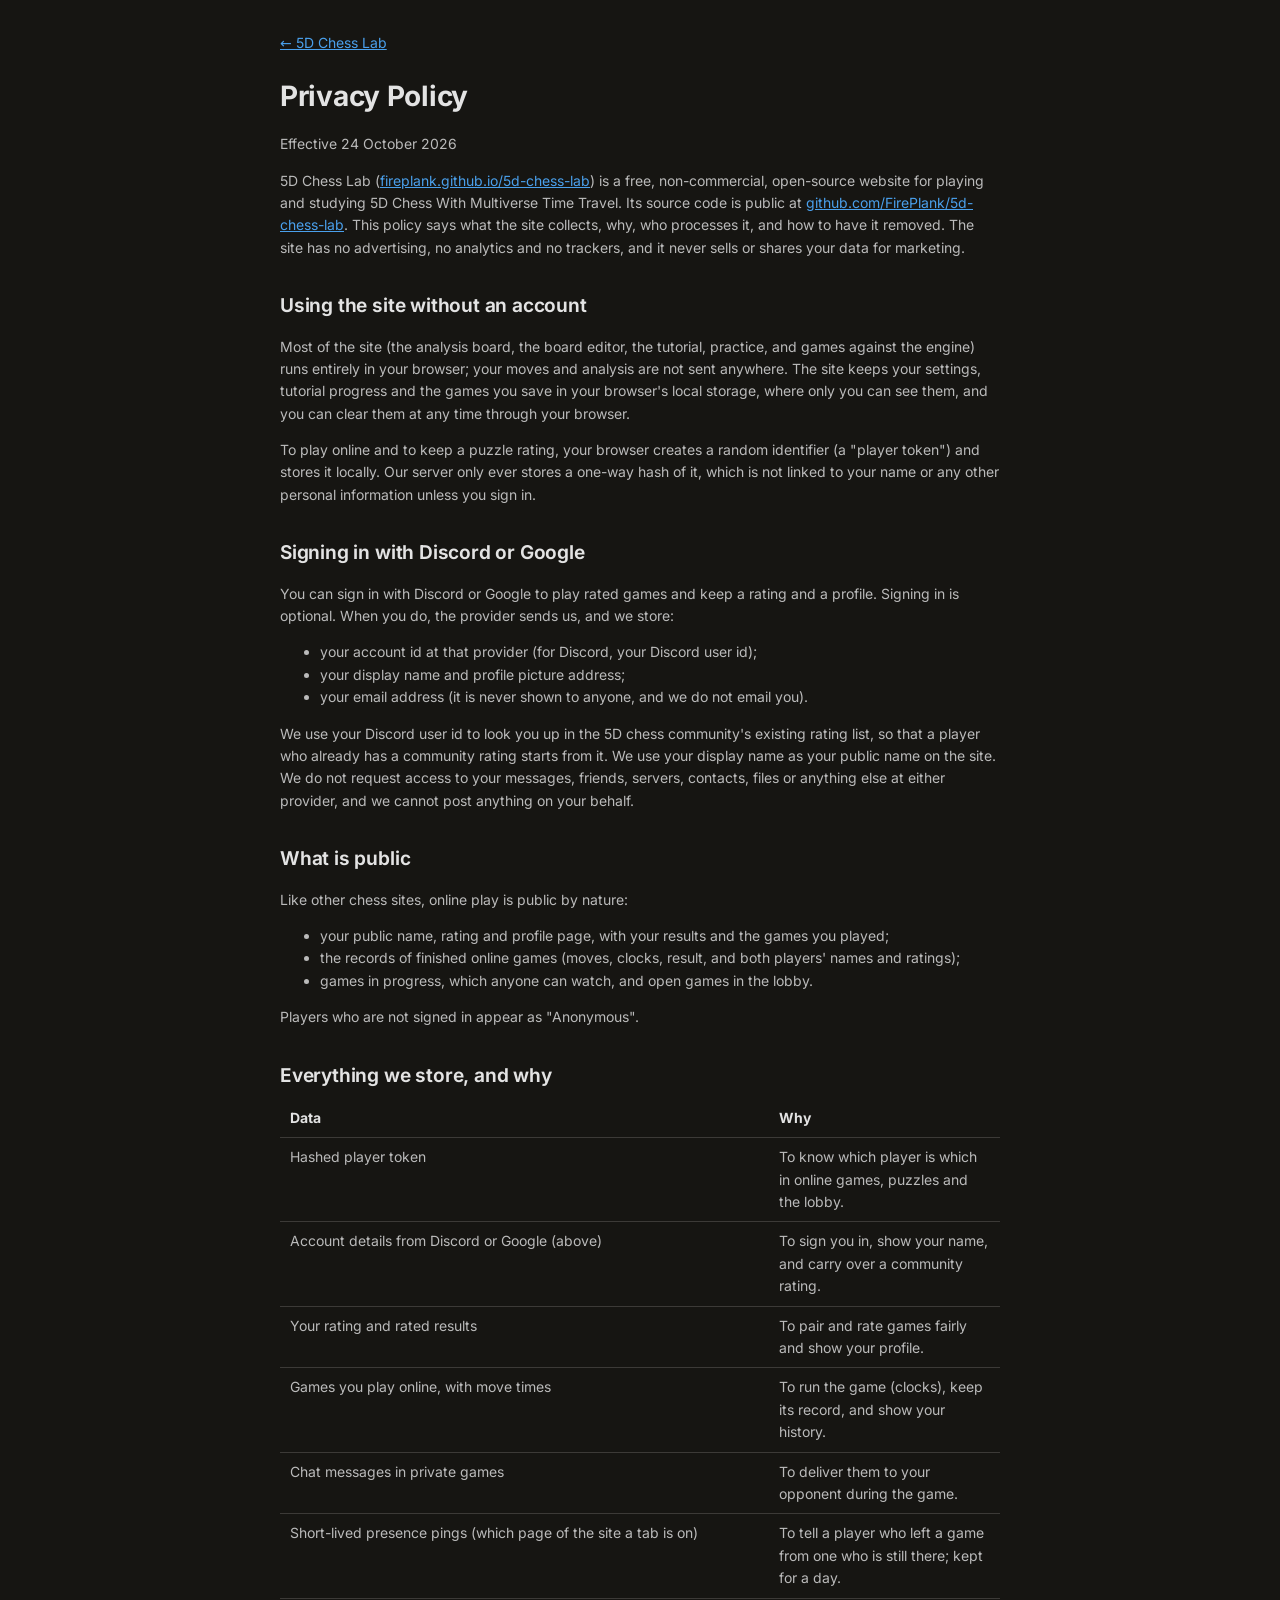
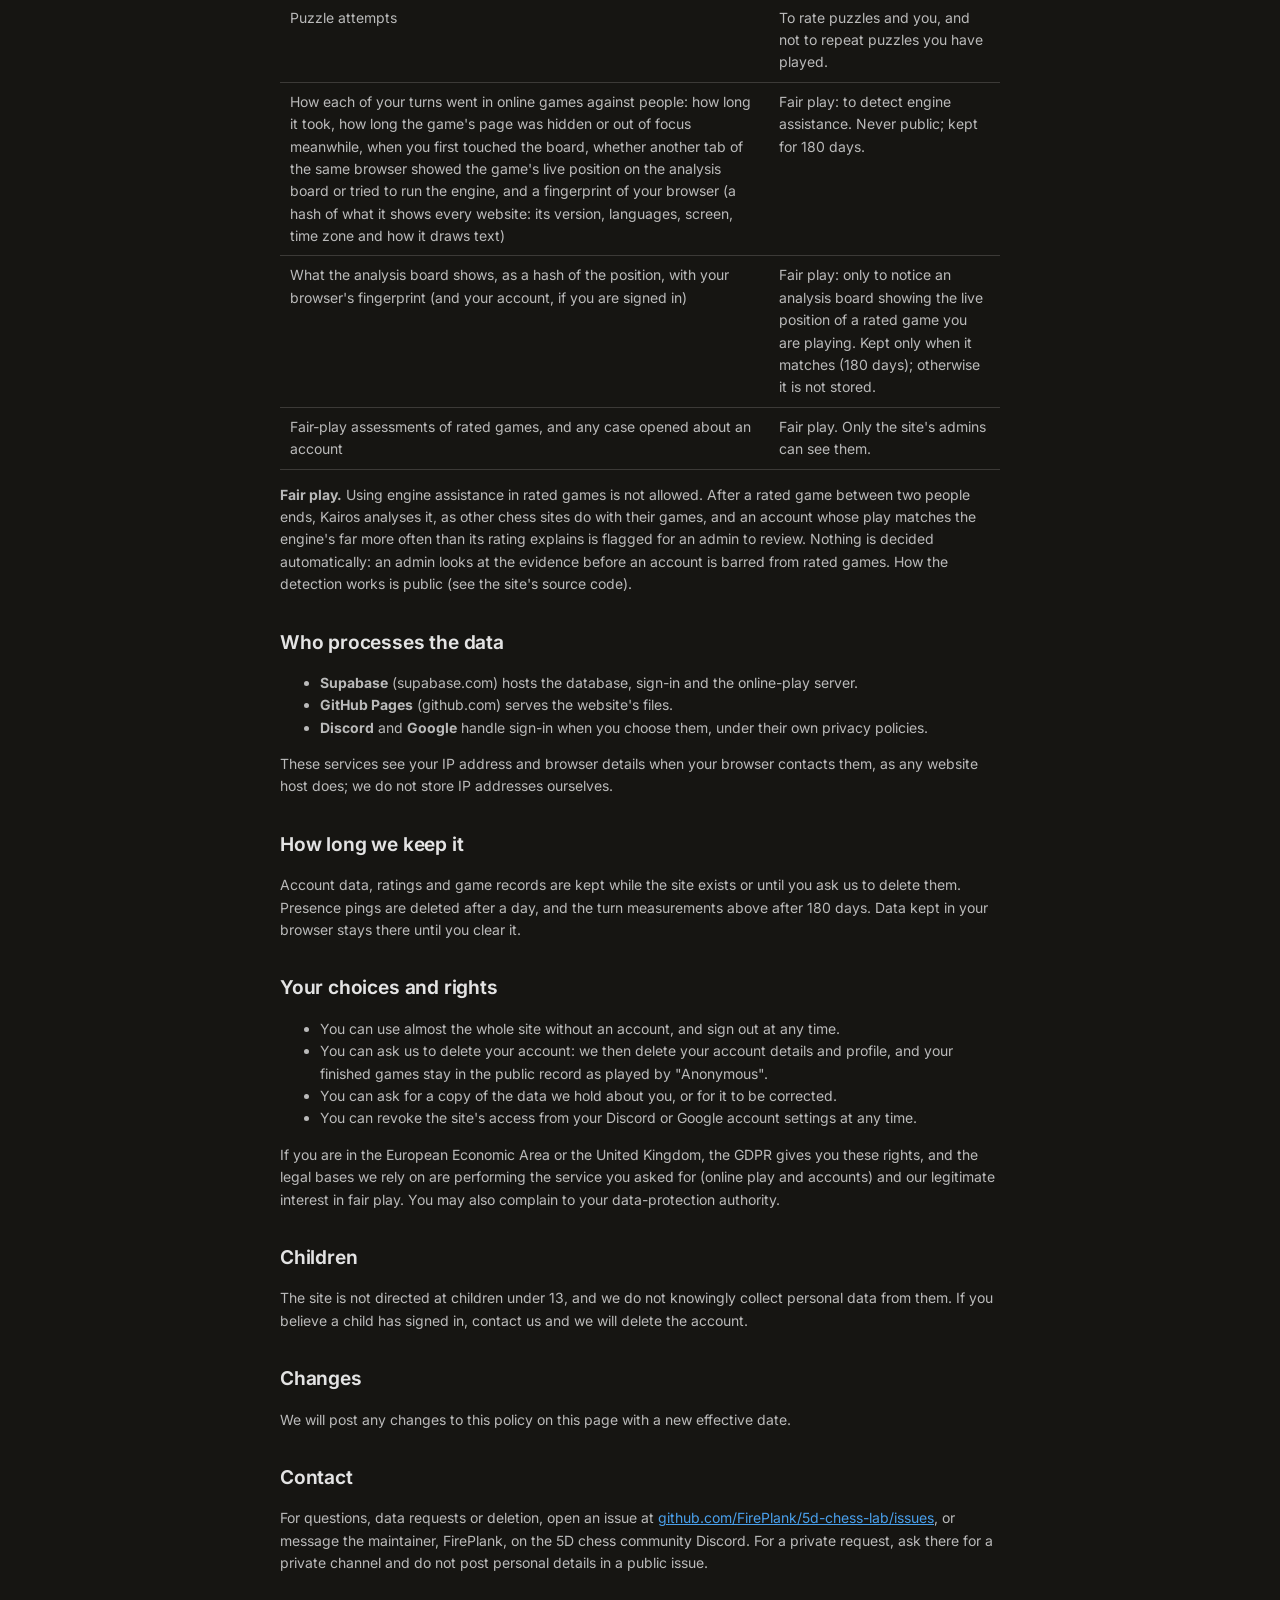
==== commit f62d7cda: "Fair play: admins, case review, a guest's history moving to the account, and the detector - Admins (" ====
--- a/static/privacy.html
+++ b/static/privacy.html
@@ -77,10 +77,22 @@
       <tr><td>Chat messages in private games</td><td>To deliver them to your opponent during the game.</td></tr>
       <tr><td>Short-lived presence pings (which page of the site a tab is on)</td><td>To tell a player who left a game from one who is still there; kept for a day.</td></tr>
       <tr><td>Puzzle attempts</td><td>To rate puzzles and you, and not to repeat puzzles you have played.</td></tr>
+      <tr><td>How each of your turns went in online games against people: how long it took, how long the game's page was hidden
+      or out of focus meanwhile, when you first touched the board, whether another tab of the same browser showed the
+      game's live position on the analysis board or tried to run the engine, and a fingerprint of your browser (a hash of
+      what it shows every website: its version, languages, screen, time zone and how it draws text)</td><td>Fair play: to
+      detect engine assistance. Never public; kept for 180 days.</td></tr>
+      <tr><td>What the analysis board shows, as a hash of the position, with your browser's fingerprint (and your account, if you
+      are signed in)</td><td>Fair play: only to notice an analysis board showing the live position of a rated game you are
+      playing. Kept only when it matches (180 days); otherwise it is not stored.</td></tr>
+      <tr><td>Fair-play assessments of rated games, and any case opened about an account</td><td>Fair play. Only the site's
+      admins can see them.</td></tr>
     </tbody>
   </table>
-  <p>We may use game records, including move times, to detect players who use an engine in rated games, as other chess sites
-  do. Using engine assistance in rated games is not allowed.</p>
+  <p><b>Fair play.</b> Using engine assistance in rated games is not allowed. After a rated game between two people ends, Kairos
+  analyses it, as other chess sites do with their games, and an account whose play matches the engine's far more often than
+  its rating explains is flagged for an admin to review. Nothing is decided automatically: an admin looks at the evidence
+  before an account is barred from rated games. How the detection works is public (see the site's source code).</p>
 
   <h2>Who processes the data</h2>
   <ul>
@@ -93,7 +105,7 @@
 
   <h2>How long we keep it</h2>
   <p>Account data, ratings and game records are kept while the site exists or until you ask us to delete them. Presence pings
-  are deleted after a day. Data kept in your browser stays there until you clear it.</p>
+  are deleted after a day, and the turn measurements above after 180 days. Data kept in your browser stays there until you clear it.</p>
 
   <h2>Your choices and rights</h2>
   <ul>
--- a/static/css/app.css
+++ b/static/css/app.css
@@ -1320,7 +1320,7 @@
 .acct-btn.signed-in { background: none; }
 .acct-btn .acct-name { max-width: 140px; overflow: hidden; text-overflow: ellipsis; white-space: nowrap; }
 .acct-btn .acct-rating { color: var(--muted); font-weight: 500; }
-.acct-dialog .modal-body { max-width: 420px; }
+.acct-dialog { width: min(440px, calc(100vw - 2 * var(--s3))); }
 .acct-dialog h2 { margin-top: 0; }
 .acct-providers { display: flex; flex-direction: column; gap: 10px; margin: 16px 0; }
 .acct-provider { display: inline-flex; align-items: center; justify-content: center; gap: 10px; height: 44px; font-weight: 600; }
@@ -1378,8 +1378,50 @@
 .pl-res { font-weight: 600; }
 .pl-empty { margin: 8px 0 0; }
 #pl-more { margin-top: 10px; }
+.pl-badges { display: inline-flex; gap: 6px; margin-left: 10px; vertical-align: middle; }
+.pl-badge { font-size: 11.5px; font-weight: 600; padding: 2px 8px; border-radius: 999px; background: var(--inset); color: var(--muted); }
+.pl-badge.admin { color: var(--accent); }
+.pl-badge.banned { color: var(--bad); background: color-mix(in srgb, var(--bad) 12%, transparent); }
+.pl-admin { display: flex; gap: 8px; margin-top: 10px; }
+
+/* Fair play for admins (admin.js) */
+.admin-btn { display: inline-flex; align-items: center; gap: 6px; height: 30px; padding: 0 10px; border-radius: var(--r-sm); font-size: 13px; font-weight: 600; color: var(--muted); text-decoration: none; }
+.admin-btn:hover { color: var(--strong); background: var(--hover); }
+.admin-count { min-width: 18px; height: 18px; padding: 0 5px; border-radius: 9px; background: var(--bad); color: #fff; font-size: 11px; line-height: 18px; text-align: center; }
+.admin-page .player-inner > div { display: flex; flex-direction: column; gap: 16px; }
+.admin-page .player-inner > div.hidden { display: none; }
+.ad-title { margin: 0; font-size: 26px; color: var(--strong); }
+.ad-lead { margin: -8px 0 0; font-size: 13.5px; }
+.admin-page .panel { padding: 14px 16px; }
+.ad-back { font-size: 13px; }
+.ad-head { display: flex; justify-content: space-between; gap: 16px; flex-wrap: wrap; }
+.ad-who h1 { margin: 0 0 4px; font-size: 24px; }
+.ad-who h1 a { color: var(--strong); }
+.ad-who .muted { font-size: 13px; }
+.ad-facts { display: grid; grid-template-columns: auto 1fr; gap: 3px 14px; margin: 0; font-size: 13px; }
+.ad-facts dt { color: var(--muted); }
+.ad-facts dd { margin: 0; }
+.ad-status.open { color: var(--bad); font-weight: 600; }
+.ad-status.banned { color: var(--bad); }
+.ad-status.dismissed { color: var(--muted); }
+.ad-decide { display: flex; flex-direction: column; gap: 10px; }
+.ad-decide textarea { height: 64px; font: inherit; font-size: 13px; }
+.ad-actions { display: flex; gap: 8px; justify-content: flex-end; }
+#ad-games { display: flex; flex-direction: column; gap: 12px; }
+.ad-game.flagged { border-color: var(--bad); }
+.ad-game-head { display: flex; flex-wrap: wrap; gap: 6px 14px; align-items: baseline; font-size: 13.5px; }
+.ad-sum { margin: 8px 0; font-size: 13px; }
+.ad-warn { color: var(--bad); }
+.ad-table td, .ad-table th { font-size: 12.5px; }
+.ad-table tr.ad-flag { background: color-mix(in srgb, var(--bad) 10%, transparent); }
+.ad-out.top { color: var(--bad); font-weight: 600; }
+.ad-out.good { color: var(--text); }
+.ad-out.miss { color: var(--muted); }
 @media (max-width: 652px) {
   .acct-btn .acct-name { max-width: 80px; }
+  .admin-btn { font-size: 0; gap: 0; padding: 0 6px; }
+  .admin-btn::before { content: "⚑"; font-size: 15px; }
+  .admin-count { margin-left: 4px; }
   .pl-head { flex-direction: column; align-items: flex-start; }
   .pl-rating { align-items: flex-start; }
 }
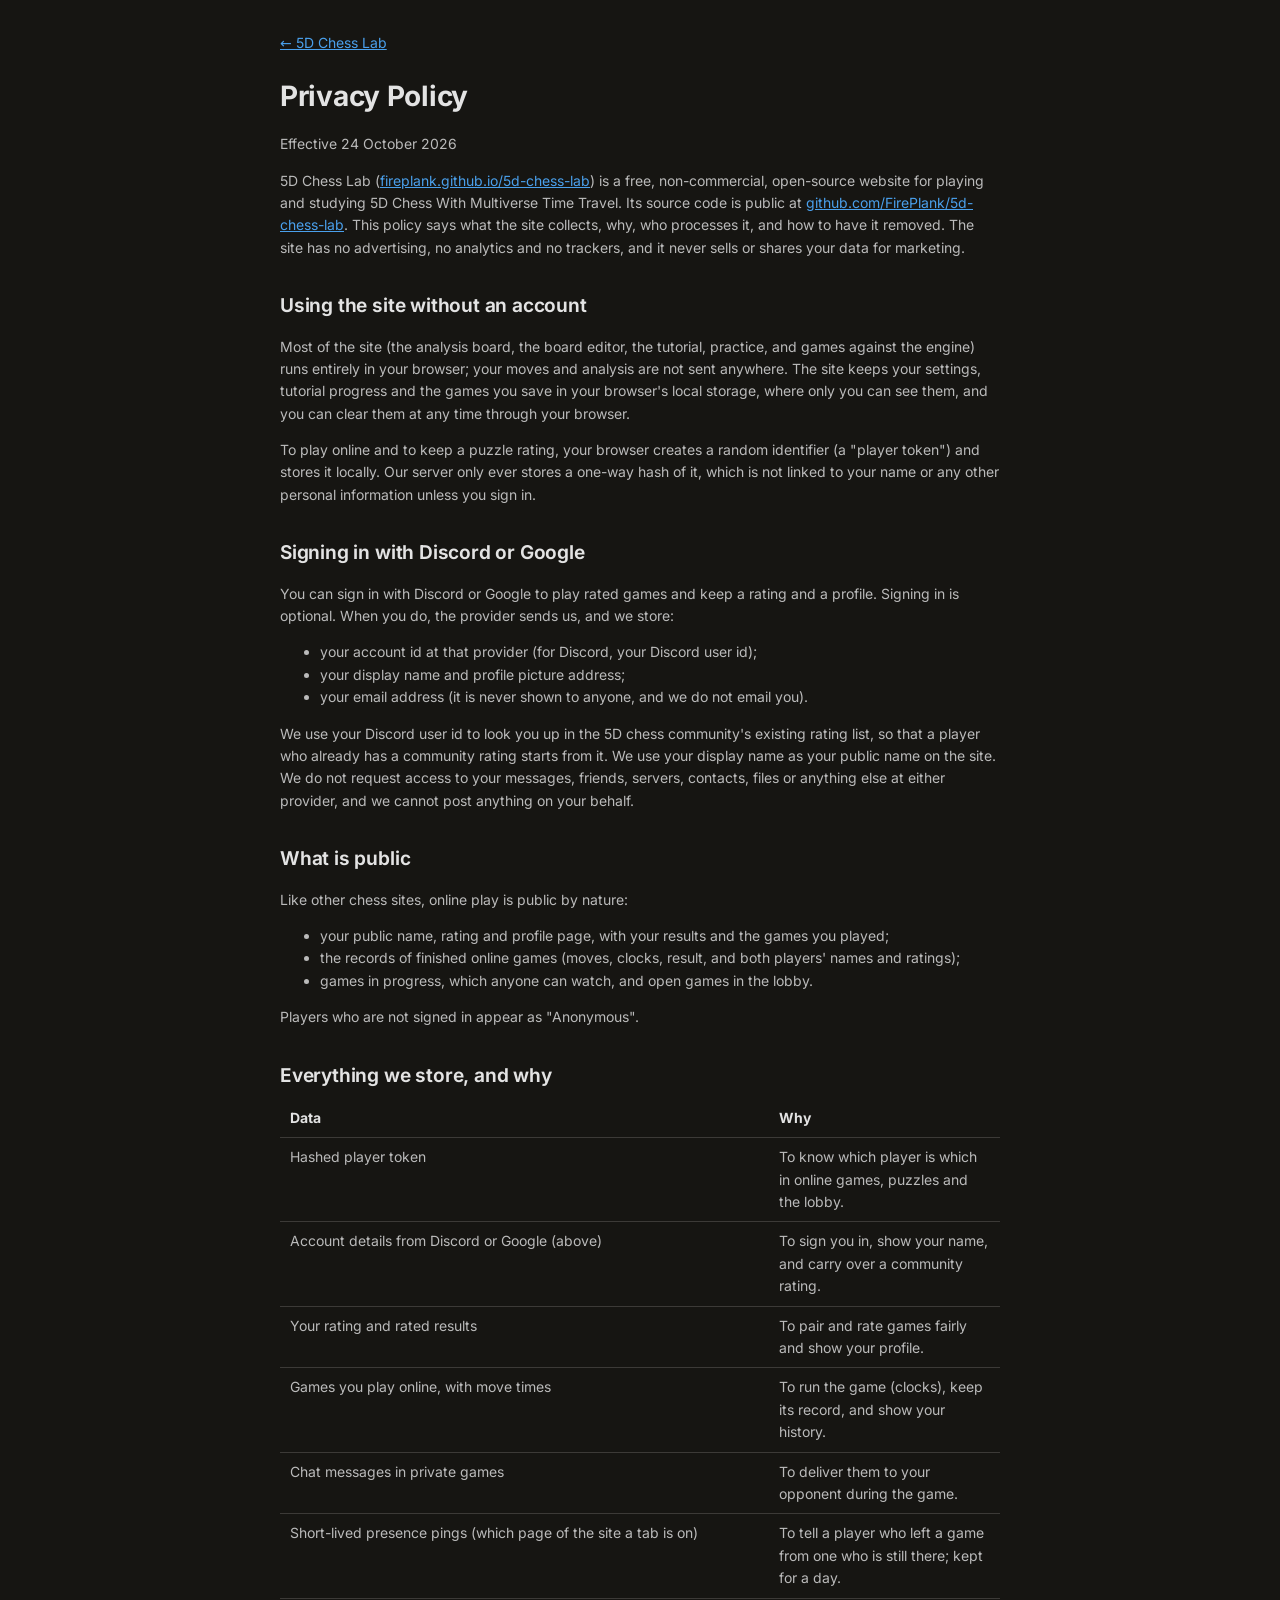
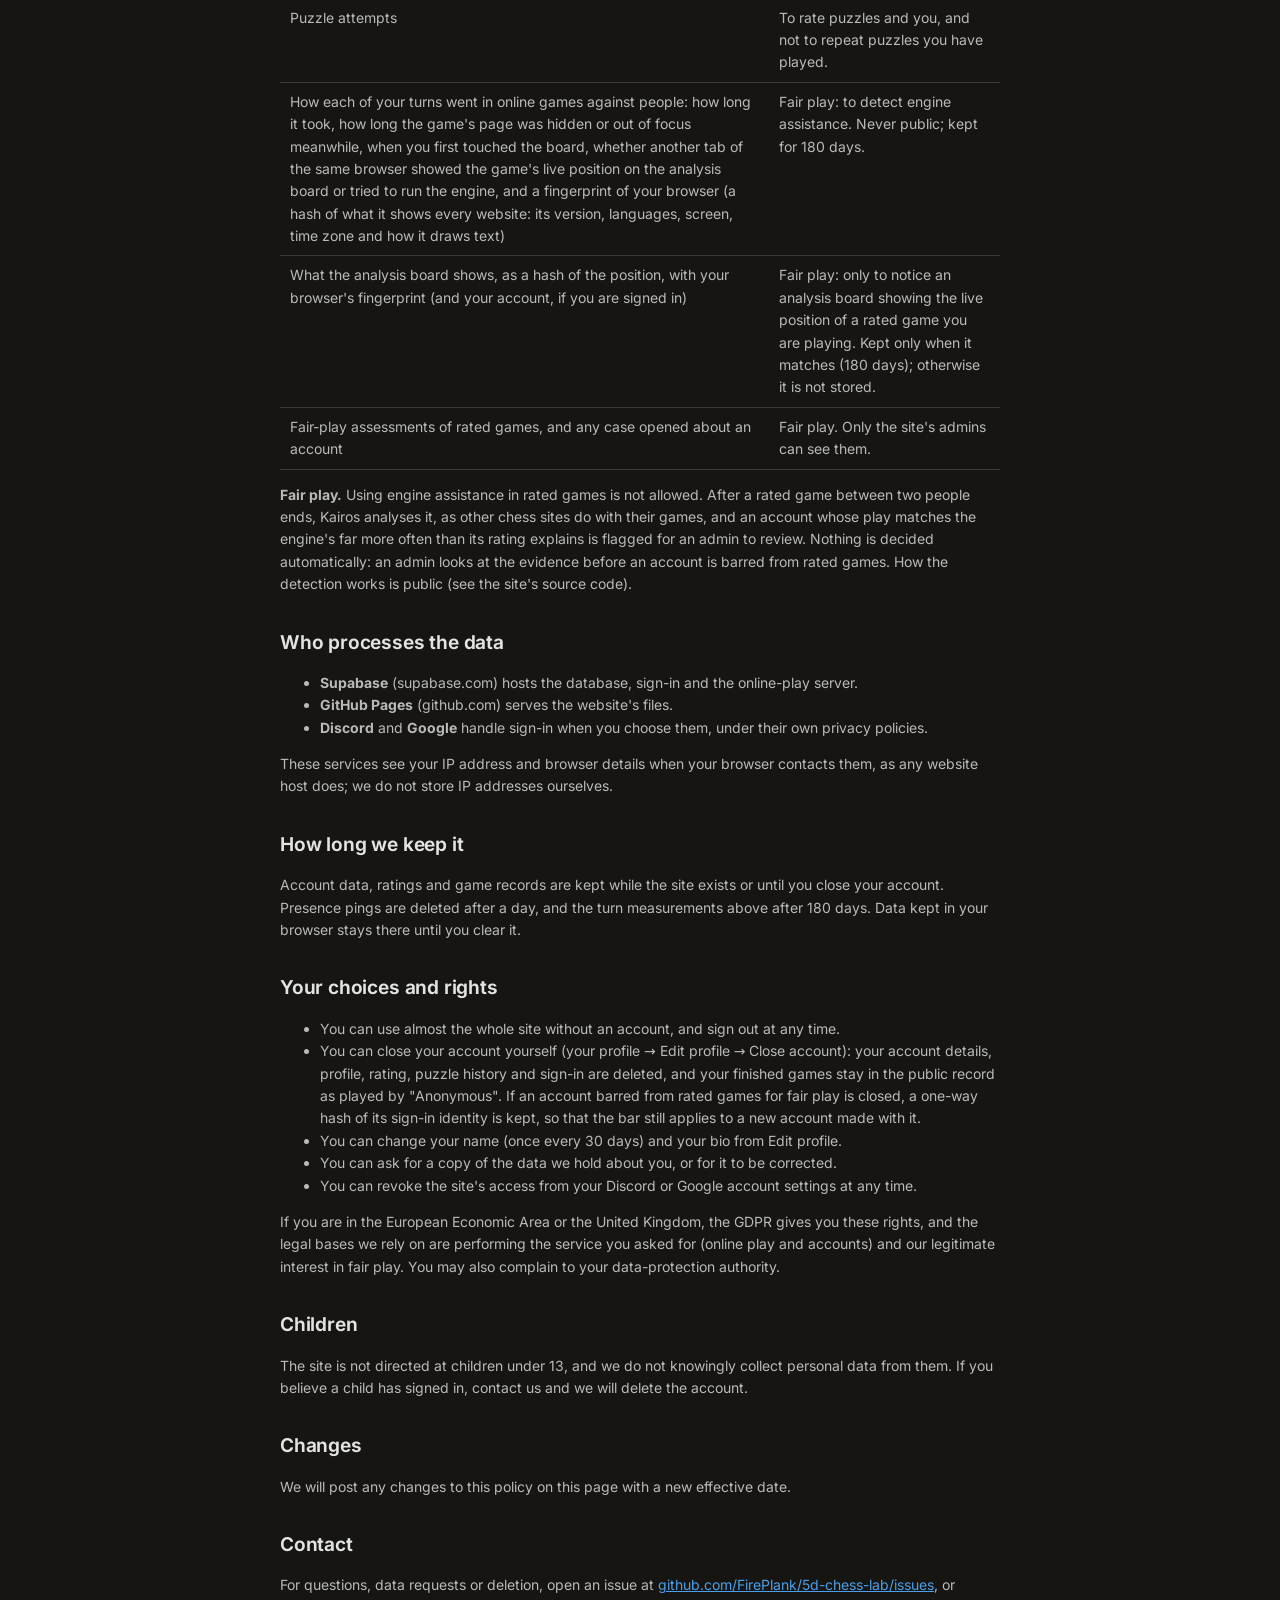
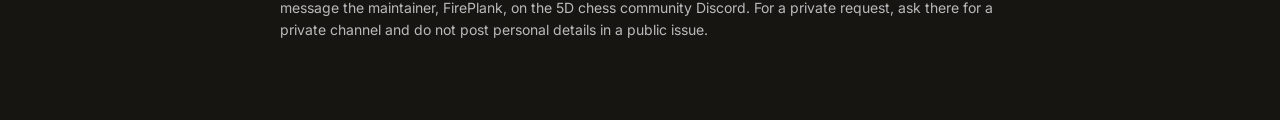
==== commit 44acb47e: "Profiles, the account menu and the community pages, after lichess's - The header's account menu (lic" ====
--- a/static/privacy.html
+++ b/static/privacy.html
@@ -104,14 +104,17 @@
   not store IP addresses ourselves.</p>
 
   <h2>How long we keep it</h2>
-  <p>Account data, ratings and game records are kept while the site exists or until you ask us to delete them. Presence pings
+  <p>Account data, ratings and game records are kept while the site exists or until you close your account. Presence pings
   are deleted after a day, and the turn measurements above after 180 days. Data kept in your browser stays there until you clear it.</p>
 
   <h2>Your choices and rights</h2>
   <ul>
     <li>You can use almost the whole site without an account, and sign out at any time.</li>
-    <li>You can ask us to delete your account: we then delete your account details and profile, and your finished games stay
-    in the public record as played by "Anonymous".</li>
+    <li>You can close your account yourself (your profile → Edit profile → Close account): your account details, profile,
+    rating, puzzle history and sign-in are deleted, and your finished games stay in the public record as played by
+    "Anonymous". If an account barred from rated games for fair play is closed, a one-way hash of its sign-in identity is kept,
+    so that the bar still applies to a new account made with it.</li>
+    <li>You can change your name (once every 30 days) and your bio from Edit profile.</li>
     <li>You can ask for a copy of the data we hold about you, or for it to be corrected.</li>
     <li>You can revoke the site's access from your Discord or Google account settings at any time.</li>
   </ul>
--- a/static/css/app.css
+++ b/static/css/app.css
@@ -1313,13 +1313,17 @@
 /* The header's account button (Sign in, or the name and rating), its dialog, ratings beside
    names (lobby, featured games, game page), and a player's profile page (after lichess's). */
 .acct-btn {
-  display: inline-flex; align-items: center; gap: 6px; height: 32px; margin-right: 6px; padding: 0 12px; border-radius: 999px;
+  display: inline-flex; align-items: center; gap: 7px; height: 32px; margin: 0 2px; padding: 0 12px; border-radius: 999px;
   border: 1px solid var(--border); background: var(--inset); color: var(--strong); font: inherit; font-size: 13px; font-weight: 600; cursor: pointer;
 }
-.acct-btn:hover { border-color: var(--accent); }
-.acct-btn.signed-in { background: none; }
+.acct-btn:hover, .acct-btn[aria-expanded="true"] { border-color: var(--accent); }
+.acct-btn.signed-in { background: none; border-color: transparent; padding: 0 8px 0 10px; }
+.acct-btn.signed-in:hover, .acct-btn.signed-in[aria-expanded="true"] { background: var(--hover); border-color: transparent; }
 .acct-btn .acct-name { max-width: 140px; overflow: hidden; text-overflow: ellipsis; white-space: nowrap; }
 .acct-btn .acct-rating { color: var(--muted); font-weight: 500; }
+.acct-dot { width: 8px; height: 8px; border-radius: 50%; background: var(--good); box-shadow: 0 0 0 2px color-mix(in srgb, var(--good) 25%, transparent); }
+.acct-caret { width: 14px; height: 14px; color: var(--muted); transform: rotate(90deg); transition: transform .15s; }
+.acct-btn[aria-expanded="true"] .acct-caret { transform: rotate(-90deg); }
 .acct-dialog { width: min(440px, calc(100vw - 2 * var(--s3))); }
 .acct-dialog h2 { margin-top: 0; }
 .acct-providers { display: flex; flex-direction: column; gap: 10px; margin: 16px 0; }
@@ -1328,8 +1332,6 @@
 .acct-provider.discord { background: #5865f2; border-color: #5865f2; color: #fff; }
 .acct-provider.discord:hover { background: #4752c4; }
 .acct-small { font-size: 12.5px; }
-.acct-in-rating strong { font-size: 18px; color: var(--strong); }
-.acct-actions { display: flex; gap: 8px; margin-top: 12px; }
 .setup-rated-note { margin-left: auto; font-size: 12.5px; }
 .seek-rating, .fg-rating { margin-left: 6px; color: var(--muted); font-weight: 500; }
 .seek-rated { margin-left: 8px; padding: 0 6px; border-radius: 4px; font-size: 11px; font-weight: 700; text-transform: uppercase; letter-spacing: .04em;
@@ -1340,35 +1342,155 @@
 .prating.up { color: var(--good); }
 .prating.down { color: var(--bad); }
 
+/* The header's menus (header.js): the account menu after lichess's dasher, and incoming challenges. */
+.site-actions { align-items: center; }
+.hdr-menu { position: relative; display: flex; align-items: center; }
+.hdr-drop {
+  position: absolute; top: calc(100% + 8px); right: 0; z-index: 60; min-width: 248px; max-width: calc(100vw - 16px);
+  background: var(--panel); border: 1px solid var(--border); border-radius: var(--r); box-shadow: var(--shadow), 0 12px 32px rgba(0, 0, 0, .3);
+  padding: 6px 0; animation: hdr-drop .12s ease-out;
+}
+@keyframes hdr-drop { from { opacity: 0; transform: translateY(-4px); } to { opacity: 1; transform: none; } }
+.hdr-count {
+  position: absolute; top: 1px; right: 0; min-width: 17px; height: 17px; padding: 0 4px; border-radius: 9px;
+  background: var(--bad); color: #fff; font-size: 10.5px; font-weight: 700; line-height: 17px; text-align: center; pointer-events: none;
+}
+#btn-challenges { position: relative; }
+.dasher { width: 260px; padding: 0; }
+.dasher-links { padding: 6px 0; border-bottom: 1px solid var(--border); }
+.dasher-user { display: flex; align-items: center; gap: 10px; padding: 8px 14px 10px; color: var(--strong); text-decoration: none; }
+.dasher-user:hover { background: var(--hover); }
+.dasher-avatar, .cm-avatar {
+  flex: none; width: 36px; height: 36px; border-radius: 50%; display: grid; place-items: center; font-weight: 800; font-size: 16px;
+  color: #fff; background: linear-gradient(135deg, var(--accent), color-mix(in srgb, var(--accent) 45%, #7a3ee8));
+}
+.dasher-who { display: flex; flex-direction: column; min-width: 0; }
+.dasher-who strong { overflow: hidden; text-overflow: ellipsis; white-space: nowrap; }
+.dasher-who small { color: var(--muted); font-size: 12px; }
+.dasher-item, .dasher-sub, .dasher-back, .dasher-choice {
+  display: flex; align-items: center; gap: 10px; width: 100%; padding: 8px 14px; border: 0; background: none;
+  color: var(--text); font: inherit; font-size: 13.5px; text-align: left; text-decoration: none; cursor: pointer;
+}
+.dasher-item:hover, .dasher-sub:hover, .dasher-back:hover, .dasher-choice:hover { background: var(--hover); color: var(--strong); }
+.dasher-item svg, .dasher-sub svg, .dasher-back svg, .dasher-choice svg { width: 17px; height: 17px; flex: none; color: var(--muted); }
+.dasher-item.signout:hover, .dasher-item.signout:hover svg { color: var(--bad); }
+.dasher-subs { padding: 6px 0; }
+.dasher-sub span:first-child { flex: 1; }
+.dasher-value { color: var(--muted); font-size: 12.5px; }
+.dasher-back { padding: 11px 14px; border-bottom: 1px solid var(--border); font-weight: 700; color: var(--strong); }
+.dasher-choices { padding: 6px 0; }
+.dasher-choice .dasher-check { opacity: 0; color: var(--accent); }
+.dasher-choice.on { color: var(--strong); font-weight: 600; background: color-mix(in srgb, var(--accent) 12%, transparent); }
+.dasher-choice.on .dasher-check { opacity: 1; }
+.dasher-swatch { width: 26px; height: 18px; border-radius: 3px; flex: none;
+  background: conic-gradient(var(--sw-dark) 0 25%, var(--sw-light) 0 50%, var(--sw-dark) 0 75%, var(--sw-light) 0) 0 0 / 13px 9px; }
+.dasher-swatch.board-brown { --sw-light: #f0d9b5; --sw-dark: #b58863; }
+.dasher-swatch.board-blue { --sw-light: #dee3e6; --sw-dark: #8ca2ad; }
+.dasher-swatch.board-green { --sw-light: #ffffdd; --sw-dark: #86a666; }
+.dasher-slider { display: flex; flex-direction: column; gap: 6px; padding: 6px 14px 12px; font-size: 12.5px; color: var(--muted); }
+.dasher-slider.off { opacity: .5; }
+.dasher-volume { width: 100%; accent-color: var(--accent); }
+.challenge-drop { width: 330px; padding: 0; }
+.challenge-head { margin: 0; padding: 10px 14px; font-size: 13px; text-transform: uppercase; letter-spacing: .05em; color: var(--muted); border-bottom: 1px solid var(--border); }
+.challenge-item { display: flex; flex-direction: column; gap: 4px; padding: 12px 14px; }
+.challenge-item + .challenge-item { border-top: 1px solid var(--border); }
+.challenge-who { font-weight: 700; color: var(--strong); }
+.challenge-who a { color: var(--strong); }
+.challenge-props { font-size: 12.5px; }
+.challenge-btns { display: flex; gap: 8px; margin-top: 6px; }
+.challenge-btns .btn svg { width: 15px; height: 15px; }
+.challenge-empty { display: flex; flex-direction: column; align-items: center; gap: 4px; padding: 22px 16px; color: var(--muted); text-align: center; }
+.challenge-empty svg { width: 30px; height: 30px; opacity: .6; }
+.challenge-empty p { margin: 4px 0 0; color: var(--text); font-weight: 600; }
+.admin-btn { position: relative; display: inline-flex; align-items: center; gap: 6px; height: 32px; padding: 0 10px; border-radius: var(--r-sm); font-size: 13px; font-weight: 600; color: var(--muted); text-decoration: none; }
+.admin-btn svg { width: 17px; height: 17px; }
+.admin-btn:hover { color: var(--strong); background: var(--hover); }
+.admin-btn .hdr-count { position: static; margin-left: 2px; }
+
+/* A player's profile (player.js), after lichess's: ratings at the side, the box with the name, chart, facts and activity. */
 .player-page { height: 100%; overflow-y: auto; }
 .player-inner { max-width: 960px; margin: 0 auto; padding: 28px 20px 48px; }
-#pl-main { display: flex; flex-direction: column; gap: 16px; }
-.pl-head { display: flex; align-items: center; justify-content: space-between; gap: 16px; padding: 18px 22px; }
-.pl-who h1 { margin: 0 0 4px; font-size: 26px; color: var(--strong); overflow-wrap: anywhere; }
-.pl-who .muted { font-size: 13px; }
-.pl-rating { display: flex; flex-direction: column; align-items: flex-end; }
-.pl-rating-v { font-size: 34px; font-weight: 800; color: var(--strong); line-height: 1.1; }
-.pl-stats { display: grid; grid-template-columns: repeat(auto-fit, minmax(220px, 1fr)); gap: 12px; }
-.pl-stat { display: flex; flex-direction: column; gap: 6px; padding: 14px 16px; }
-.pl-stat-k { font-size: 12px; font-weight: 600; text-transform: uppercase; letter-spacing: .05em; color: var(--muted); }
-.pl-stat-v { font-size: 24px; font-weight: 700; color: var(--strong); }
-.pl-peak { font-size: 12.5px; }
+.pl-wrap { max-width: 1180px; margin: 0 auto; padding: 24px 20px 56px; }
+.pl-layout { display: grid; grid-template-columns: 240px minmax(0, 1fr); gap: 18px; align-items: start; }
+.pl-side { position: sticky; top: 12px; display: flex; flex-direction: column; gap: 2px; }
+.pl-perf {
+  display: flex; align-items: center; gap: 12px; width: 100%; padding: 12px 12px 12px 10px; border: 0; border-radius: var(--r) 0 0 var(--r);
+  background: none; color: var(--text); font: inherit; text-align: left; text-decoration: none; cursor: pointer; transition: background .15s;
+}
+.pl-perf:hover { background: color-mix(in srgb, var(--panel) 70%, transparent); }
+.pl-perf.empty { opacity: .55; }
+.pl-perf-icon { width: 34px; height: 34px; flex: none; color: var(--muted); opacity: .7; transition: color .15s, opacity .15s; }
+.pl-perf:hover .pl-perf-icon { color: var(--accent); opacity: 1; }
+.pl-perf-text { display: flex; flex-direction: column; min-width: 0; flex: 1; }
+.pl-perf-text h3 { margin: 0; font-size: 12px; font-weight: 700; text-transform: uppercase; letter-spacing: .06em; color: var(--muted); }
+.pl-perf-v { font-size: 20px; color: var(--strong); line-height: 1.25; }
+.pl-perf-v strong { font-weight: 700; }
+.pl-perf-text small { font-size: 12px; color: var(--muted); line-height: 1.35; }
+.pl-perf-go { width: 14px; height: 14px; color: var(--faint); opacity: 0; transition: opacity .15s; }
+.pl-perf:hover .pl-perf-go { opacity: 1; }
+.pl-progress { font-size: 13px; font-weight: 600; }
+.pl-progress.up, .pl-diff.up { color: var(--good); }
+.pl-progress.down, .pl-diff.down { color: var(--bad); }
+.pl-box { background: var(--panel); border-radius: var(--r); box-shadow: 0 1px 2px rgba(0, 0, 0, .18); overflow: hidden; }
+.pl-header { display: flex; align-items: center; justify-content: space-between; flex-wrap: wrap; gap: 12px 18px; padding: 22px 26px 18px;
+  background: linear-gradient(180deg, color-mix(in srgb, var(--accent) 9%, transparent), transparent); border-bottom: 1px solid var(--border); }
+.pl-title { display: flex; align-items: center; gap: 12px; min-width: 0; flex-wrap: wrap; }
+.pl-title h1 { margin: 0; font-size: 30px; line-height: 1.15; color: var(--strong); overflow-wrap: anywhere; }
+.pl-dot { display: inline-block; width: 11px; height: 11px; border-radius: 50%; border: 2px solid var(--muted); flex: none; }
+.pl-dot.online { border-color: var(--good); background: var(--good); box-shadow: 0 0 0 3px color-mix(in srgb, var(--good) 22%, transparent); }
+.pl-badges { display: inline-flex; gap: 6px; }
+.pl-badge { font-size: 11.5px; font-weight: 700; padding: 3px 9px; border-radius: 999px; background: var(--inset); color: var(--muted); letter-spacing: .02em; }
+.pl-badge.sm { font-size: 10.5px; padding: 1px 7px; }
+.pl-badge.admin { color: var(--accent); background: color-mix(in srgb, var(--accent) 14%, transparent); }
+.pl-badge.banned { color: var(--bad); background: color-mix(in srgb, var(--bad) 12%, transparent); }
+.pl-actions { display: flex; align-items: center; gap: 8px; flex-wrap: wrap; }
+.pl-actions .btn svg { width: 16px; height: 16px; }
+.pl-actions .btn { height: 36px; }
+.pl-admin { display: flex; gap: 8px; }
+.pl-profile { padding: 18px 26px 6px; display: flex; flex-direction: column; gap: 16px; }
+.pl-chart-head { display: flex; align-items: center; justify-content: space-between; gap: 10px; flex-wrap: wrap; margin-bottom: 4px; }
+.pl-chart-head h2 { margin: 0; font-size: 14px; text-transform: uppercase; letter-spacing: .06em; color: var(--muted); }
+.pl-range { margin: 0; }
+.pl-range button { padding: 3px 10px; font-size: 12px; }
+.seg button.on, .seg a.on { background: var(--accent); color: #fff; }
+.pl-svg { width: 100%; height: auto; display: block; touch-action: pan-y; }
+.pl-grid { stroke: var(--border); stroke-width: 1; stroke-dasharray: 2 4; }
+.pl-axis { fill: var(--muted); font-size: 11px; }
+.pl-line { fill: none; stroke: var(--accent); stroke-width: 2.2; stroke-linejoin: round; }
+.pl-area { stroke: none; }
+circle.pl-dot { fill: var(--panel); stroke: var(--accent); stroke-width: 1.6; border: 0; }
+.pl-cross.hidden { display: none; }
+.pl-cross-line { stroke: var(--muted); stroke-width: 1; stroke-dasharray: 3 3; }
+.pl-cross-dot { fill: var(--accent); stroke: var(--panel); stroke-width: 2; }
+.pl-tip-bg { fill: var(--inset); stroke: var(--border-strong); }
+.pl-tip-v { fill: var(--strong); font-size: 13px; font-weight: 700; }
+.pl-tip-d { fill: var(--muted); font-size: 10.5px; }
+.pl-chart-empty { margin: 30px 0; text-align: center; }
+.pl-new { padding: 18px 20px; border-radius: var(--r); background: color-mix(in srgb, var(--accent) 10%, var(--inset)); }
+.pl-new h2 { margin: 0 0 4px; font-size: 18px; color: var(--strong); }
+.pl-new p { margin: 0 0 12px; color: var(--text); }
+.pl-new-links { display: flex; flex-wrap: wrap; gap: 8px; }
+.pl-infos { display: flex; flex-direction: column; gap: 10px; }
+.pl-bio { margin: 0; padding: 12px 16px; border-left: 3px solid var(--accent); background: var(--inset); border-radius: 0 var(--r-sm) var(--r-sm) 0;
+  color: var(--strong); white-space: pre-wrap; overflow-wrap: anywhere; line-height: 1.5; }
+.pl-facts { display: flex; flex-wrap: wrap; gap: 6px 22px; }
+.pl-fact { display: inline-flex; align-items: center; gap: 7px; font-size: 13px; color: var(--muted); }
+.pl-fact svg { width: 15px; height: 15px; }
+.pl-tabs { display: flex; gap: 2px; margin: 12px 0 0; padding: 0 18px; border-bottom: 1px solid var(--border); }
+.pl-tabs button { position: relative; padding: 12px 14px; border: 0; background: none; color: var(--muted); font: inherit; font-weight: 700; font-size: 14px; cursor: pointer; }
+.pl-tabs button:hover { color: var(--strong); }
+.pl-tabs button.on { color: var(--strong); }
+.pl-tabs button.on::after { content: ''; position: absolute; left: 10px; right: 10px; bottom: -1px; height: 3px; border-radius: 3px 3px 0 0; background: var(--accent); }
+.pl-games { padding: 16px 20px 20px; }
 .pl-wdl { display: flex; flex-direction: column; gap: 4px; }
 .pl-bar { display: flex; height: 6px; border-radius: 3px; overflow: hidden; background: var(--inset); }
 .pl-bar-win { background: var(--good); }
 .pl-bar-draw { background: var(--muted); }
 .pl-bar-loss { background: var(--bad); }
 .pl-counts { display: flex; gap: 10px; font-size: 12.5px; }
-.pl-counts .win, .pl-res.win, .pl-diff.up { color: var(--good); }
-.pl-counts .loss, .pl-res.loss, .pl-diff.down { color: var(--bad); }
+.pl-counts .win, .pl-res.win { color: var(--good); }
+.pl-counts .loss, .pl-res.loss { color: var(--bad); }
 .pl-counts .draw, .pl-res.draw, .pl-res.aborted { color: var(--muted); }
-.pl-chart-box, .pl-games { padding: 14px 16px; }
-.pl-svg { width: 100%; height: auto; display: block; }
-.pl-grid { stroke: var(--border); stroke-width: 1; }
-.pl-axis { fill: var(--muted); font-size: 11px; }
-.pl-line { fill: none; stroke: var(--accent); stroke-width: 2; stroke-linejoin: round; }
-.pl-dot { fill: var(--accent); }
-.pl-tabs { margin-bottom: 12px; }
 .pl-levels { display: flex; flex-wrap: wrap; gap: 10px; margin-bottom: 12px; }
 .pl-level { display: flex; flex-direction: column; gap: 4px; min-width: 140px; padding: 8px 10px; border-radius: var(--r); background: var(--inset); font-size: 13px; }
 .pl-table tbody tr { cursor: pointer; }
@@ -1378,16 +1500,104 @@
 .pl-res { font-weight: 600; }
 .pl-empty { margin: 8px 0 0; }
 #pl-more { margin-top: 10px; }
-.pl-badges { display: inline-flex; gap: 6px; margin-left: 10px; vertical-align: middle; }
-.pl-badge { font-size: 11.5px; font-weight: 600; padding: 2px 8px; border-radius: 999px; background: var(--inset); color: var(--muted); }
-.pl-badge.admin { color: var(--accent); }
-.pl-badge.banned { color: var(--bad); background: color-mix(in srgb, var(--bad) 12%, transparent); }
-.pl-admin { display: flex; gap: 8px; margin-top: 10px; }
-
-/* Fair play for admins (admin.js) */
-.admin-btn { display: inline-flex; align-items: center; gap: 6px; height: 30px; padding: 0 10px; border-radius: var(--r-sm); font-size: 13px; font-weight: 600; color: var(--muted); text-decoration: none; }
-.admin-btn:hover { color: var(--strong); background: var(--hover); }
-.admin-count { min-width: 18px; height: 18px; padding: 0 5px; border-radius: 9px; background: var(--bad); color: #fff; font-size: 11px; line-height: 18px; text-align: center; }
+.pl-missing { text-align: center; margin-top: 60px; }
+
+/* The activity timeline (lichess's): days, and their entries on a line with round icons. */
+.pl-activity { padding: 8px 26px 26px; }
+.act-none { padding: 30px 0; text-align: center; }
+.act-day h2 { margin: 18px 0 6px; font-size: 13px; font-weight: 800; text-transform: uppercase; letter-spacing: .07em; color: var(--accent-text); }
+.act-entries { margin-left: 18px; border-left: 2px solid var(--border); }
+.act-entry { position: relative; display: flex; align-items: flex-start; min-height: 46px; padding: 6px 0 8px 32px; }
+.act-icon {
+  position: absolute; left: -17px; top: 4px; width: 32px; height: 32px; border-radius: 50%; display: grid; place-items: center;
+  background: var(--inset); border: 3px solid var(--panel); color: var(--muted);
+}
+.act-icon svg { width: 16px; height: 16px; }
+.act-entry.rated .act-icon { color: var(--warn); }
+.act-entry.puzzles .act-icon { color: var(--good); }
+.act-entry.kairos .act-icon { color: var(--accent); }
+.act-entry.signup .act-icon { color: #c06ae0; }
+.act-body { flex: 1; min-width: 0; padding-top: 5px; }
+.act-line { display: flex; align-items: center; flex-wrap: wrap; gap: 4px 12px; color: var(--strong); font-size: 14.5px; }
+.act-rating { color: var(--muted); font-size: 13px; font-variant-numeric: tabular-nums; }
+.act-score { margin-left: auto; display: inline-flex; gap: 4px; }
+.act-score strong { min-width: 22px; padding: 1px 6px; border-radius: 4px; color: #fff; font-size: 12px; text-align: center; opacity: .85; }
+.act-score .win { background: var(--good); }
+.act-score .draw { background: var(--muted); }
+.act-score .loss { background: var(--bad); }
+.act-sub { margin-top: 3px; font-size: 13px; color: var(--muted); }
+.act-sub a { color: var(--text); }
+.act-sub a:hover { color: var(--accent-text); }
+
+/* The Community pages (community.js). */
+.cm-wrap { max-width: 1040px; margin: 0 auto; padding: 24px 20px 56px; display: flex; flex-direction: column; gap: 18px; }
+.cm-head { display: flex; align-items: center; justify-content: space-between; gap: 12px; flex-wrap: wrap; }
+.cm-head h1 { margin: 0; font-size: 28px; color: var(--strong); }
+.cm-switch { margin: 0; }
+.seg a { display: inline-flex; align-items: center; padding: var(--s1) var(--s3); font-weight: 600; font-size: 13px; color: var(--muted); background: var(--inset); text-decoration: none; }
+.seg a + a { border-left: 1px solid var(--border); }
+.seg a:hover { color: var(--strong); }
+#cm-players, #cm-board { display: flex; flex-direction: column; gap: 18px; }
+#cm-players.hidden, #cm-board.hidden { display: none; }
+.cm-online h2 { margin: 0 0 10px; font-size: 14px; text-transform: uppercase; letter-spacing: .06em; color: var(--muted); display: flex; align-items: center; gap: 8px; }
+.cm-count { min-width: 22px; padding: 1px 7px; border-radius: 999px; background: color-mix(in srgb, var(--good) 22%, transparent); color: var(--good); font-size: 12px; text-align: center; }
+.cm-online-list { display: grid; grid-template-columns: repeat(auto-fill, minmax(210px, 1fr)); gap: 10px; }
+.cm-card { display: flex; align-items: center; gap: 12px; padding: 12px 14px; border-radius: var(--r); background: var(--panel); color: var(--text);
+  text-decoration: none; box-shadow: 0 1px 2px rgba(0, 0, 0, .18); transition: transform .12s, box-shadow .12s; }
+.cm-card:hover { transform: translateY(-2px); box-shadow: var(--shadow); }
+.cm-card-text { display: flex; flex-direction: column; min-width: 0; }
+.cm-card-text strong { display: flex; align-items: center; gap: 7px; color: var(--strong); overflow: hidden; text-overflow: ellipsis; white-space: nowrap; }
+.cm-card-text strong .pl-dot { width: 8px; height: 8px; }
+.cm-card-text small { font-size: 12px; }
+.cm-nobody { margin: 0; padding: 16px; border-radius: var(--r); background: var(--panel); text-align: center; }
+.cm-all { padding: 14px 16px; }
+.cm-tools { display: flex; flex-wrap: wrap; align-items: center; gap: 10px; margin-bottom: 8px; }
+.cm-search { flex: 1 1 220px; height: 34px; }
+.cm-sort { margin: 0; }
+.cm-table tbody tr { cursor: pointer; }
+.cm-table tbody tr:hover { background: var(--hover); }
+.cm-name { display: inline-flex; align-items: center; gap: 8px; color: var(--strong); font-weight: 600; text-decoration: none; }
+.cm-name:hover span:nth-child(2) { text-decoration: underline; }
+.cm-name .pl-dot { width: 9px; height: 9px; }
+.cm-you { font-size: 11px; font-weight: 700; color: var(--accent-text); }
+.cm-on { color: var(--good); font-weight: 600; }
+.cm-empty { margin: 10px 0 0; }
+.cm-note { margin: 12px 0 0; font-size: 12.5px; }
+.cm-rank { width: 44px; font-weight: 800; color: var(--muted); }
+.cm-top-1 .cm-rank { color: #e0b03c; }
+.cm-top-2 .cm-rank { color: #b8c2cc; }
+.cm-top-3 .cm-rank { color: #c98a52; }
+.cm-podium { display: flex; justify-content: center; align-items: flex-end; gap: 14px; padding-top: 10px; }
+.cm-step { position: relative; display: flex; flex-direction: column; align-items: center; gap: 4px; width: 190px; padding: 18px 12px 0;
+  color: var(--text); text-decoration: none; text-align: center; }
+.cm-step:hover .cm-step-name { text-decoration: underline; }
+.cm-medal { width: 30px; height: 30px; }
+.cm-avatar.lg { width: 56px; height: 56px; font-size: 24px; margin: 2px 0 4px; }
+.cm-step-name { display: inline-flex; align-items: center; gap: 6px; max-width: 100%; color: var(--strong); font-size: 15px; overflow: hidden; text-overflow: ellipsis; white-space: nowrap; }
+.cm-step-name .pl-dot { width: 8px; height: 8px; }
+.cm-step-rating { font-size: 22px; font-weight: 800; color: var(--strong); }
+.cm-step-block { display: grid; place-items: center; width: 100%; margin-top: 10px; border-radius: var(--r) var(--r) 0 0; font-size: 26px; font-weight: 900; color: rgba(255, 255, 255, .85);
+  background: linear-gradient(180deg, var(--step), color-mix(in srgb, var(--step) 55%, #000)); }
+.cm-step-1 { --step: #c9a03a; }
+.cm-step-2 { --step: #8d98a3; }
+.cm-step-3 { --step: #a8703f; }
+.cm-step-1 .cm-step-block { height: 96px; }
+.cm-step-2 .cm-step-block { height: 66px; }
+.cm-step-3 .cm-step-block { height: 46px; }
+
+/* Editing your profile. */
+.profile-dialog { width: min(480px, calc(100vw - 2 * var(--s3))); }
+.profile-dialog h2 { margin-top: 0; }
+.pe-field { display: flex; flex-direction: column; gap: 5px; margin: 0 0 14px; }
+.pe-field > span { font-weight: 700; color: var(--strong); font-size: 13px; }
+.pe-field .input { width: 100%; height: 36px; padding: 0 10px; font: inherit; }
+.pe-field textarea.input { height: auto; min-height: 90px; padding: 8px 10px; resize: vertical; font: inherit; }
+.pe-field small { font-size: 12px; }
+.pe-danger { margin-top: 18px; padding-top: 12px; border-top: 1px solid var(--border); }
+.pe-danger summary { cursor: pointer; color: var(--bad); font-weight: 700; font-size: 13px; }
+.pe-danger p { font-size: 13px; color: var(--text); }
+
+/* Fair play for admins (admin.js). */
 .admin-page .player-inner > div { display: flex; flex-direction: column; gap: 16px; }
 .admin-page .player-inner > div.hidden { display: none; }
 .ad-title { margin: 0; font-size: 26px; color: var(--strong); }
@@ -1417,13 +1627,33 @@
 .ad-out.top { color: var(--bad); font-weight: 600; }
 .ad-out.good { color: var(--text); }
 .ad-out.miss { color: var(--muted); }
+@media (max-width: 900px) {
+  .pl-layout { grid-template-columns: minmax(0, 1fr); }
+  .pl-side { position: static; display: grid; grid-template-columns: repeat(2, minmax(0, 1fr)); gap: 6px; }
+  .pl-perf { border-radius: var(--r); background: var(--panel); }
+  .pl-perf-go { display: none; }
+}
 @media (max-width: 652px) {
   .acct-btn .acct-name { max-width: 80px; }
-  .admin-btn { font-size: 0; gap: 0; padding: 0 6px; }
-  .admin-btn::before { content: "⚑"; font-size: 15px; }
-  .admin-count { margin-left: 4px; }
-  .pl-head { flex-direction: column; align-items: flex-start; }
-  .pl-rating { align-items: flex-start; }
+  .acct-btn .acct-rating { display: none; }
+  .admin-btn .admin-label { display: none; }
+  .admin-btn { padding: 0 6px; }
+  .pl-wrap, .cm-wrap { padding: 14px 10px 40px; }
+  .pl-header { padding: 16px; }
+  .pl-title h1 { font-size: 24px; }
+  .pl-profile { padding: 14px 16px 4px; }
+  .pl-activity { padding: 4px 14px 18px; }
+  .pl-tabs { padding: 0 6px; overflow-x: auto; }
+  .pl-tabs button { padding: 12px 10px; white-space: nowrap; }
+  .pl-side { gap: 6px; }
+  .pl-perf { padding: 10px 12px; }
+  .pl-perf-icon { display: none; }
+  .pl-perf-v { font-size: 18px; }
+  .act-score { margin-left: 0; }
+  .cm-step { width: 33%; padding: 10px 4px 0; }
+  .cm-step-rating { font-size: 18px; }
+  .cm-avatar.lg { width: 44px; height: 44px; font-size: 20px; }
+  .hdr-drop { position: fixed; top: 52px; right: 8px; left: auto; }
 }
 
 .home-footer { position: relative; display: flex; justify-content: center; gap: 10px; margin-top: 28px; font-size: 13px; color: var(--muted); }
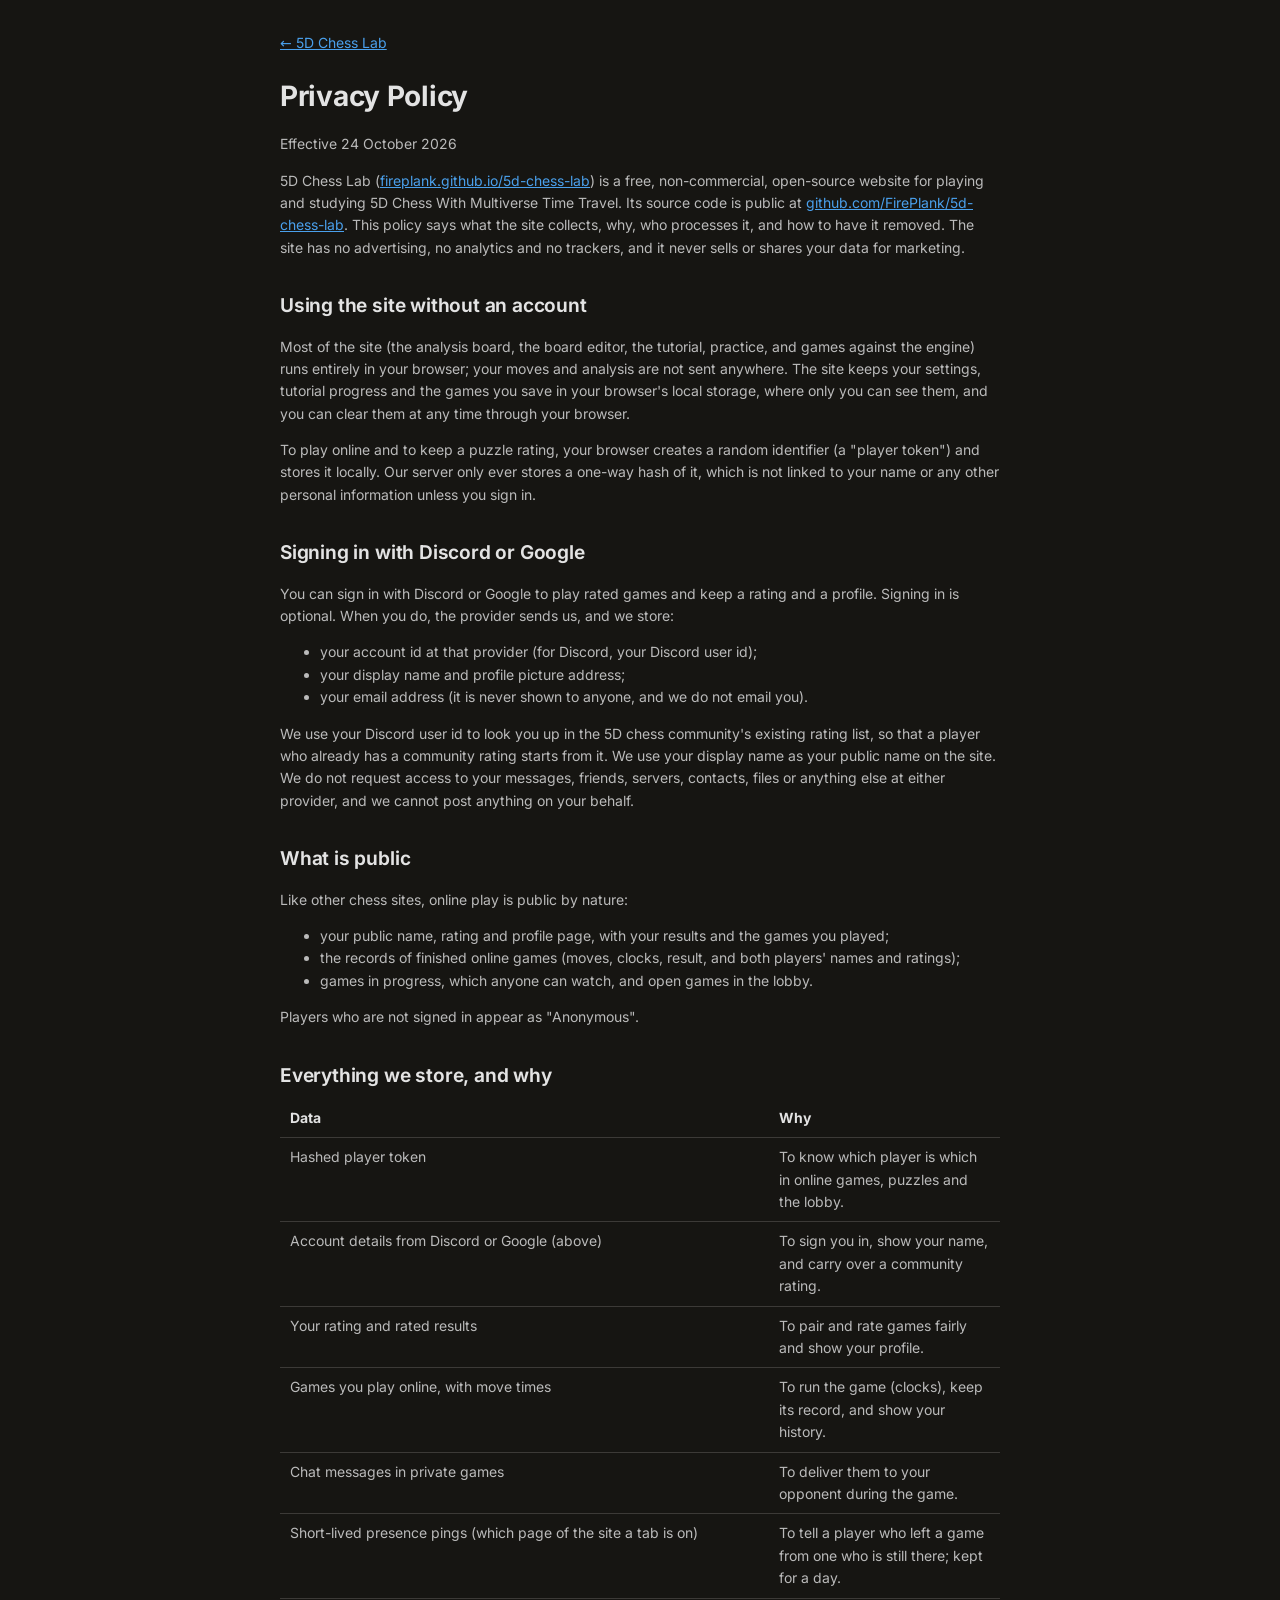
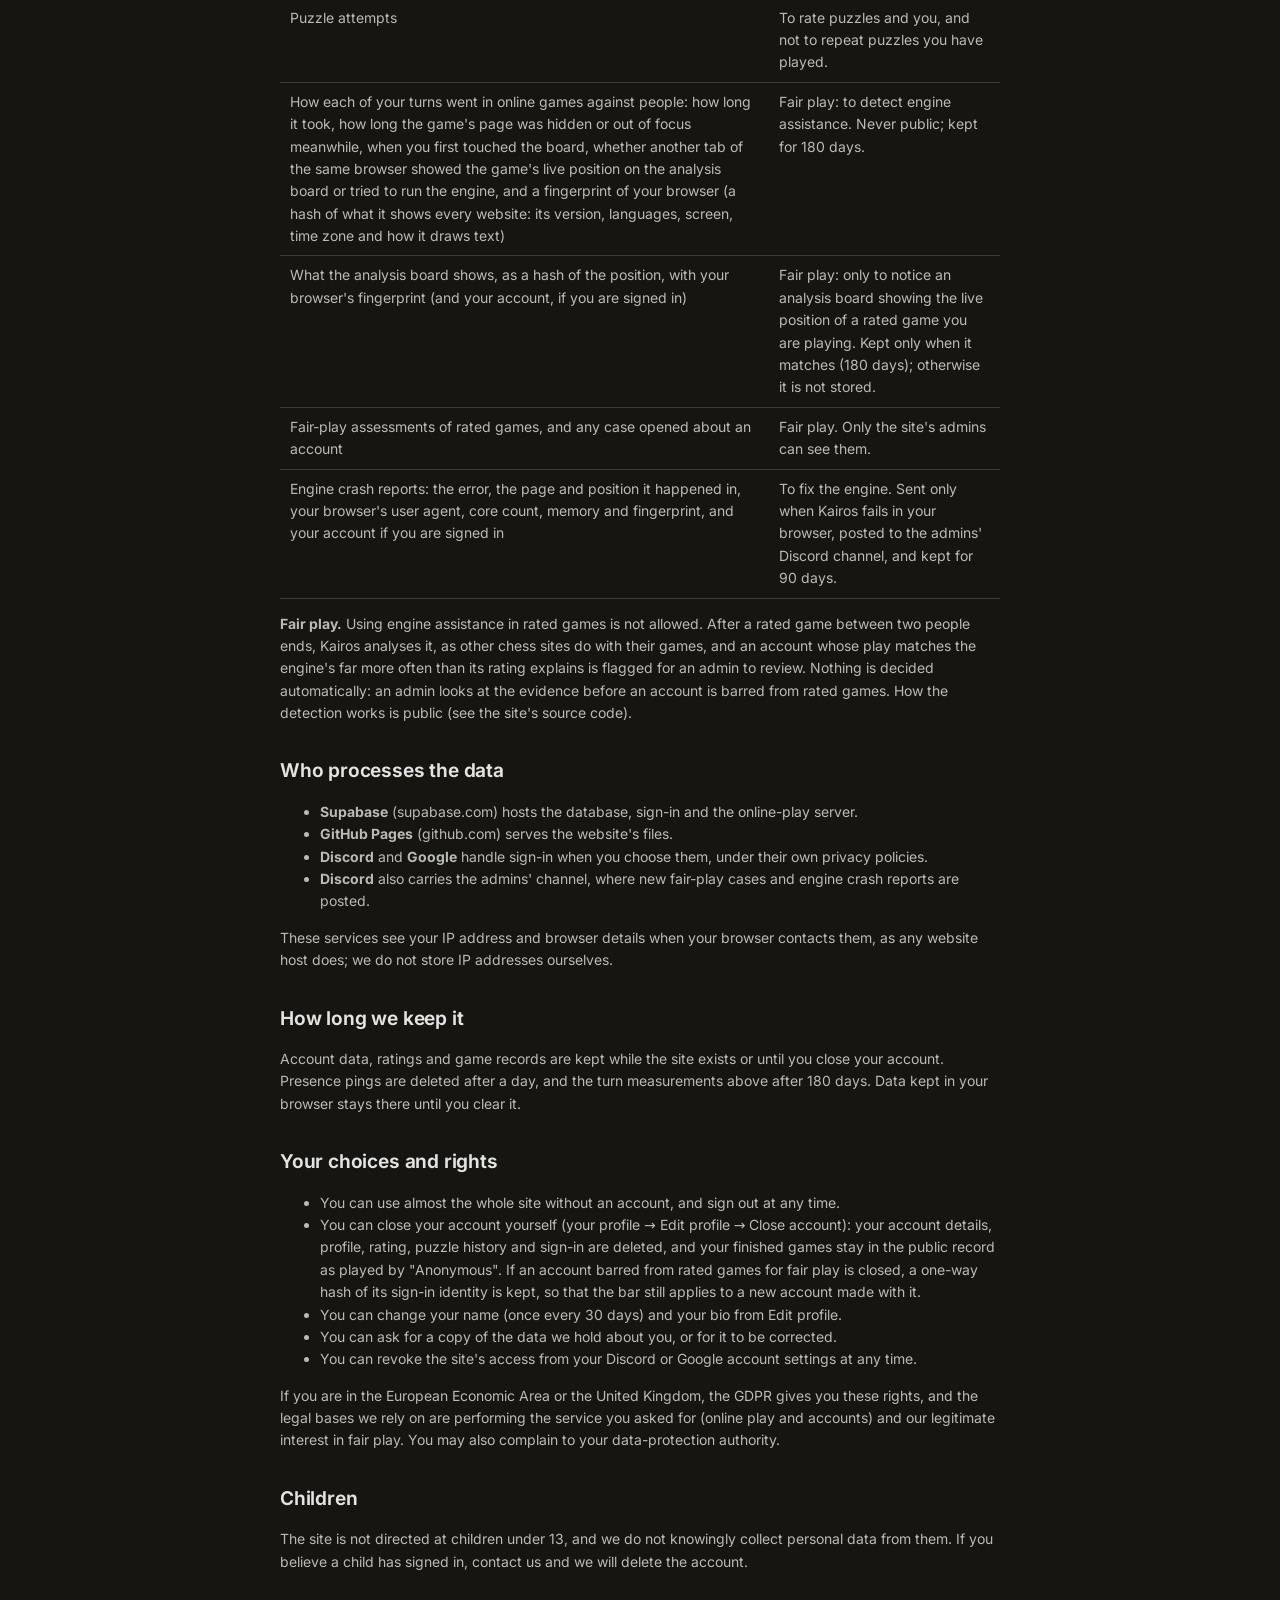
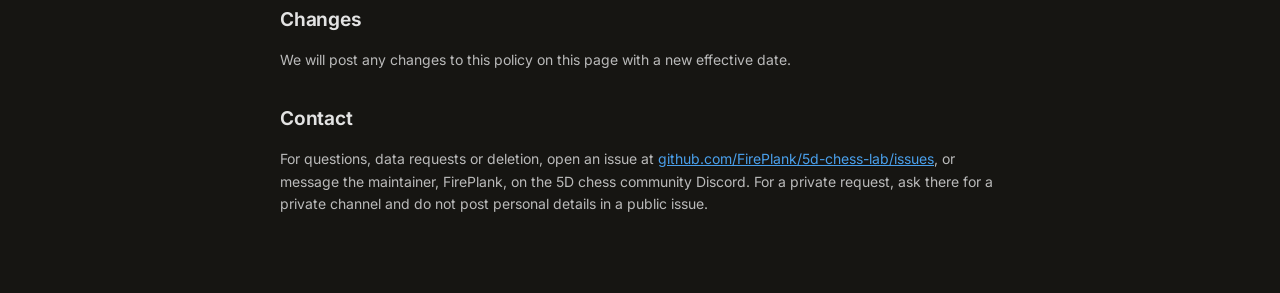
==== commit f4d92a5f: "Kairos never resigns on a failure, engine crash reports, and the brawn with the fairy pieces Game zV" ====
--- a/static/privacy.html
+++ b/static/privacy.html
@@ -87,6 +87,9 @@
       playing. Kept only when it matches (180 days); otherwise it is not stored.</td></tr>
       <tr><td>Fair-play assessments of rated games, and any case opened about an account</td><td>Fair play. Only the site's
       admins can see them.</td></tr>
+      <tr><td>Engine crash reports: the error, the page and position it happened in, your browser's user agent, core count,
+      memory and fingerprint, and your account if you are signed in</td><td>To fix the engine. Sent only when Kairos fails in
+      your browser, posted to the admins' Discord channel, and kept for 90 days.</td></tr>
     </tbody>
   </table>
   <p><b>Fair play.</b> Using engine assistance in rated games is not allowed. After a rated game between two people ends, Kairos
@@ -99,6 +102,7 @@
     <li><b>Supabase</b> (supabase.com) hosts the database, sign-in and the online-play server.</li>
     <li><b>GitHub Pages</b> (github.com) serves the website's files.</li>
     <li><b>Discord</b> and <b>Google</b> handle sign-in when you choose them, under their own privacy policies.</li>
+    <li><b>Discord</b> also carries the admins' channel, where new fair-play cases and engine crash reports are posted.</li>
   </ul>
   <p>These services see your IP address and browser details when your browser contacts them, as any website host does; we do
   not store IP addresses ourselves.</p>
